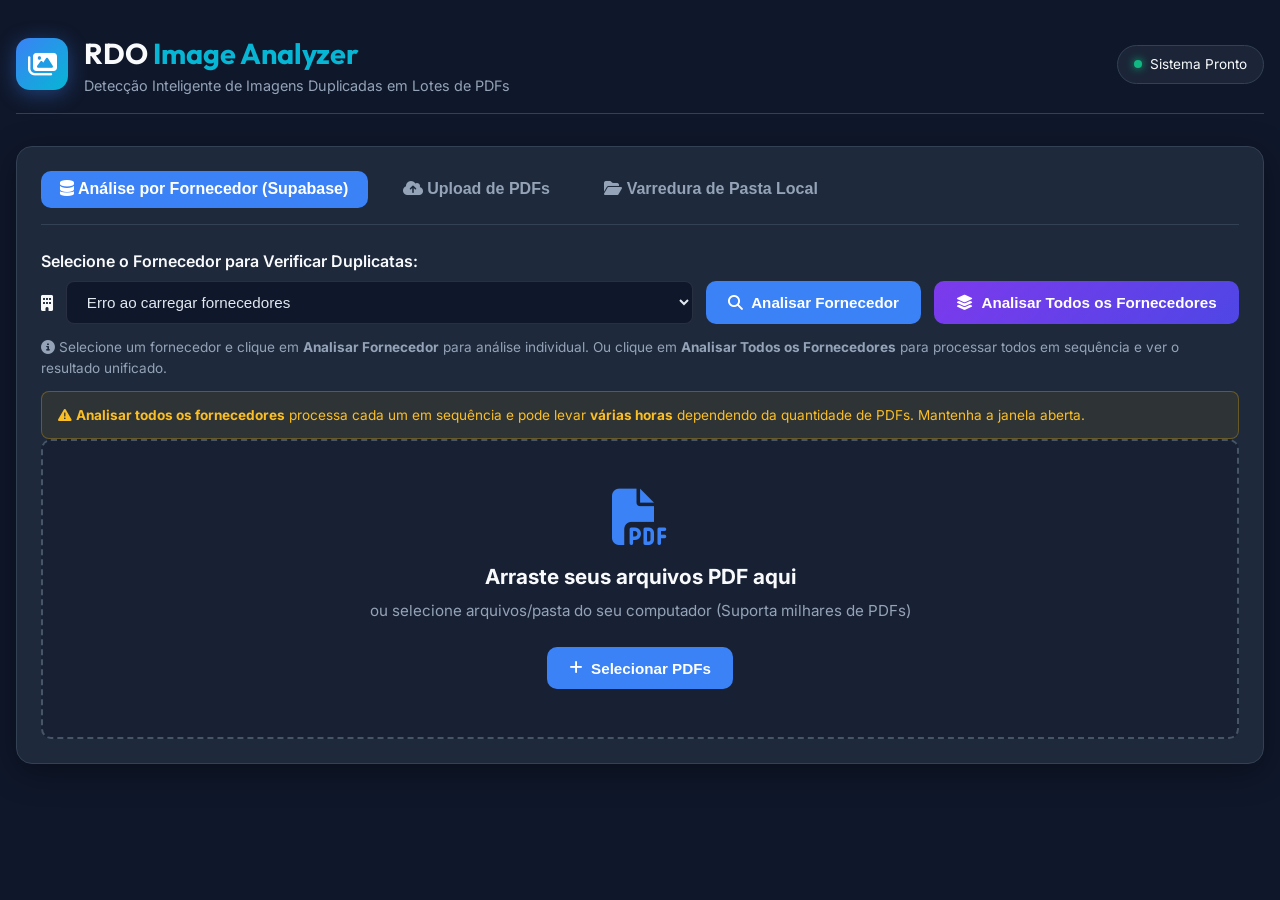
==== static/index.html @ 1bb8c5f8 "Deploy RDO Analyzer com suporte a Docker e Supabase" ====
<!DOCTYPE html>
<html lang="pt-BR">
<head>
    <meta charset="UTF-8">
    <meta name="viewport" content="width=device-width, initial-scale=1.0">
    <title>RDO Image Analyzer - Detecção de Imagens Duplicadas em PDFs</title>
    <link rel="preconnect" href="https://fonts.googleapis.com">
    <link rel="preconnect" href="https://fonts.gstatic.com" crossorigin>
    <link href="https://fonts.googleapis.com/css2?family=Inter:wght@300;400;500;600;700&family=Outfit:wght@500;600;700;800&display=swap" rel="stylesheet">
    <link rel="stylesheet" href="styles.css">
    <!-- FontAwesome icons -->
    <link rel="stylesheet" href="https://cdnjs.cloudflare.com/ajax/libs/font-awesome/6.4.0/css/all.min.css">
</head>
<body>
    <div class="app-container">
        <!-- Header -->
        <header class="header">
            <div class="logo-area">
                <div class="logo-icon">
                    <i class="fa-solid fa-images"></i>
                </div>
                <div>
                    <h1>RDO <span>Image Analyzer</span></h1>
                    <p class="subtitle">Detecção Inteligente de Imagens Duplicadas em Lotes de PDFs</p>
                </div>
            </div>
            <div class="status-badge" id="systemStatus">
                <span class="dot green"></span> Sistema Pronto
            </div>
        </header>

        <!-- Main Content -->
        <main class="main-content">
            <!-- Input Section -->
            <section class="card input-card">
                <div class="tabs-header">
                    <button class="tab-btn active" id="tabSupabaseBtn" onclick="switchTab('supabase')">
                        <i class="fa-solid fa-database"></i> Análise por Fornecedor (Supabase)
                    </button>
                    <button class="tab-btn" id="tabUploadBtn" onclick="switchTab('upload')">
                        <i class="fa-solid fa-cloud-arrow-up"></i> Upload de PDFs
                    </button>
                    <button class="tab-btn" id="tabScanBtn" onclick="switchTab('scan')">
                        <i class="fa-solid fa-folder-open"></i> Varredura de Pasta Local
                    </button>
                </div>

                <!-- Tab Supabase -->
                <div class="tab-content active" id="tabSupabase">
                    <div class="folder-scan-form">
                        <label for="supplierSelect">Selecione o Fornecedor para Verificar Duplicatas:</label>
                        <div class="input-group" style="flex-wrap: wrap; gap: 0.8rem;">
                            <i class="fa-solid fa-building input-icon"></i>
                            <select id="supplierSelect" style="flex:1; min-width:260px; background:#0f172a; color:#e2e8f0; border:1px solid rgba(255,255,255,0.1); border-radius:8px; padding: 0.7rem 1rem; font-size:0.95rem;">
                                <option value="">Carregando fornecedores...</option>
                            </select>
                            <button class="btn btn-primary" id="btnAnalyzeSupplier" onclick="startSupabaseSupplierScan()">
                                <i class="fa-solid fa-magnifying-glass"></i> Analisar Fornecedor
                            </button>
                            <button class="btn btn-success" id="btnAnalyzeAll" onclick="startAllSuppliersSequential()" style="background: linear-gradient(135deg, #7c3aed, #4f46e5); border-color: #7c3aed;">
                                <i class="fa-solid fa-layer-group"></i> Analisar Todos os Fornecedores
                            </button>
                        </div>
                        <p class="help-text">
                            <i class="fa-solid fa-circle-info"></i>
                            Selecione um fornecedor e clique em <strong>Analisar Fornecedor</strong> para análise individual.
                            Ou clique em <strong>Analisar Todos os Fornecedores</strong> para processar todos em sequência e ver o resultado unificado.
                        </p>
                        <div style="margin-top:0.8rem; padding: 0.8rem 1rem; background: rgba(234,179,8,0.08); border: 1px solid rgba(234,179,8,0.3); border-radius: 8px; font-size: 0.85rem; color: #fbbf24;">
                            <i class="fa-solid fa-triangle-exclamation"></i>
                            <strong>Analisar todos os fornecedores</strong> processa cada um em sequência e pode levar <strong>várias horas</strong> dependendo da quantidade de PDFs. Mantenha a janela aberta.
                        </div>
                    </div>
                </div>

                <!-- Tab Upload -->
                <div class="tab-content active" id="tabUpload">
                    <div class="dropzone" id="dropzone">
                        <i class="fa-solid fa-file-pdf drop-icon"></i>
                        <h3>Arraste seus arquivos PDF aqui</h3>
                        <p>ou selecione arquivos/pasta do seu computador (Suporta milhares de PDFs)</p>
                        <input type="file" id="fileInput" multiple accept=".pdf" style="display: none;">
                        <button class="btn btn-primary" onclick="document.getElementById('fileInput').click()">
                            <i class="fa-solid fa-plus"></i> Selecionar PDFs
                        </button>
                    </div>
                </div>

                <!-- Tab Scan Local Folder -->
                <div class="tab-content" id="tabScan">
                    <div class="folder-scan-form">
                        <label for="folderPathInput">Caminho da Pasta no Computador:</label>
                        <div class="input-group">
                            <i class="fa-solid fa-hard-drive input-icon"></i>
                            <input type="text" id="folderPathInput" placeholder="Exemplo: C:\Projetos AI\Sisop\Quest ou C:\MeusPDFs">
                            <button class="btn btn-primary" onclick="startFolderScan()">
                                <i class="fa-solid fa-magnifying-glass"></i> Iniciar Varredura Direta
                            </button>
                        </div>
                        <p class="help-text">
                            <i class="fa-solid fa-circle-info"></i> Processa diretamente os PDFs no disco sem precisar fazer upload via navegador.
                        </p>
                    </div>
                </div>
            </section>

            <!-- Progress Section (Hidden by default) -->
            <section class="card progress-card" id="progressCard" style="display: none;">
                <div class="progress-header">
                    <h3><i class="fa-solid fa-spinner fa-spin"></i> Processando Arquivos PDF...</h3>
                    <span class="progress-percentage" id="progressPct">0%</span>
                </div>
                
                <div class="progress-bar-bg">
                    <div class="progress-bar-fill" id="progressBarFill" style="width: 0%;"></div>
                </div>

                <div class="current-status-text" id="currentFileText">
                    Iniciando análise de arquivos...
                </div>

                <div class="stats-grid-mini">
                    <div class="mini-stat">
                        <span class="label">Arquivos Processados</span>
                        <span class="value" id="statFiles">0 / 0</span>
                    </div>
                    <div class="mini-stat">
                        <span class="label">Imagens Extraídas</span>
                        <span class="value" id="statImages">0</span>
                    </div>
                    <div class="mini-stat">
                        <span class="label">Tempo Decorrido</span>
                        <span class="value" id="statTime">0.0s</span>
                    </div>
                </div>
            </section>

            <!-- Results Section (Hidden until completed) -->
            <section class="results-section" id="resultsSection" style="display: none;">
                <!-- Summary Metrics -->
                <div class="metrics-grid">
                    <div class="metric-card">
                        <div class="metric-icon blue"><i class="fa-solid fa-file-pdf"></i></div>
                        <div>
                            <span class="metric-value" id="metricTotalPDFs">0</span>
                            <span class="metric-label">PDFs Analisados</span>
                        </div>
                    </div>
                    <div class="metric-card">
                        <div class="metric-icon red"><i class="fa-solid fa-triangle-exclamation"></i></div>
                        <div>
                            <span class="metric-value" id="metricAffectedFiles">0</span>
                            <span class="metric-label">PDFs Afetados</span>
                        </div>
                    </div>
                    <div class="metric-card">
                        <div class="metric-icon blue"><i class="fa-solid fa-photo-film"></i></div>
                        <div>
                            <span class="metric-value" id="metricTotalImages">0</span>
                            <span class="metric-label">Total de Imagens</span>
                        </div>
                    </div>
                    <div class="metric-card">
                        <div class="metric-icon green"><i class="fa-solid fa-copy"></i></div>
                        <div>
                            <span class="metric-value" id="metricDuplicatePairs">0</span>
                            <span class="metric-label">Pares Duplicados</span>
                        </div>
                    </div>
                    <div class="metric-card">
                        <div class="metric-icon purple"><i class="fa-solid fa-equals"></i></div>
                        <div>
                            <span class="metric-value" id="metricExactPairs">0</span>
                            <span class="metric-label">Duplicatas Exatas</span>
                        </div>
                    </div>
                    <div class="metric-card">
                        <div class="metric-icon orange"><i class="fa-solid fa-eye"></i></div>
                        <div>
                            <span class="metric-value" id="metricVisualPairs">0</span>
                            <span class="metric-label">Duplicatas Visuais</span>
                        </div>
                    </div>
                </div>

                <!-- Banner do Fornecedor Analisado -->
                <div class="card supplier-group-card" id="supplierGroupSection" style="display: none;">
                    <div class="supplier-header" style="display:flex; justify-content:space-between; align-items:center; flex-wrap:wrap; gap:1rem;">
                        <div>
                            <h3 style="margin:0;"><i class="fa-solid fa-building text-warning"></i> Análise Concluída: <span id="supplierAnalyzedName" style="color:var(--accent);">—</span></h3>
                            <p class="subtitle" style="margin:0.3rem 0 0;">
                                <span id="supplierSummaryText">Resultados abaixo na tabela.</span>
                            </p>
                        </div>
                        <button class="btn btn-success" onclick="downloadExcelReport()" style="white-space:nowrap;">
                            <i class="fa-solid fa-file-excel"></i> Baixar Relatório Excel
                        </button>
                    </div>
                </div>

                <!-- Lista de INEPs Afetados -->
                <div class="card affected-files-card" id="affectedFilesCard" style="display: none;">
                    <div class="affected-header">
                        <h3><i class="fa-solid fa-triangle-exclamation text-warning"></i> INEPs com Duplicatas (<span id="affectedCountBadge">0</span>)</h3>
                        <p class="subtitle">Lista dos INEPs onde foram encontradas imagens repetidas:</p>
                    </div>
                    <div class="affected-files-list" id="affectedFilesList">
                        <!-- Preenchido dinamicamente via JS -->
                    </div>
                </div>

                <!-- Controls & Export -->
                <div class="card table-card">
                    <div class="table-header-controls">
                        <div>
                            <h2><i class="fa-solid fa-list-check"></i> Relatório de Imagens Duplicadas</h2>
                            <p class="subtitle">Abaixo estão listadas as imagens idênticas ou semelhantes encontradas em arquivos diferentes.</p>
                        </div>
                        <div class="actions-area">
                            <button class="btn btn-success" onclick="downloadExcelReport()">
                                <i class="fa-solid fa-file-excel"></i> Baixar Relatório em Excel (.xlsx)
                            </button>
                        </div>
                    </div>

                    <!-- Search & Filter bar -->
                    <div class="filter-bar">
                        <div class="search-box">
                            <i class="fa-solid fa-magnifying-glass"></i>
                            <input type="text" id="searchInput" placeholder="Filtrar por nome do PDF..." oninput="filterResults()">
                        </div>
                        <div class="filter-group">
                            <label>Tipo:</label>
                            <select id="typeFilter" onchange="filterResults()">
                                <option value="all">Todos os Tipos</option>
                                <option value="exact">Exatas (100%)</option>
                                <option value="visual">Visuais (< 100%)</option>
                            </select>
                        </div>
                        <div class="filter-group">
                            <label>Min. Similaridade:</label>
                            <input type="range" id="simSlider" min="0" max="100" value="0" oninput="updateSimLabel(this.value); filterResults();">
                            <span id="simLabel" class="badge">0%</span>
                        </div>
                    </div>

                    <!-- Table -->
                    <div class="table-responsive">
                        <table class="data-table" id="resultsTable">
                            <thead>
                                <tr>
                                    <th>Escola A (INEP)</th>
                                    <th>Imagem A</th>
                                    <th>Similaridade</th>
                                    <th>Escola B (INEP)</th>
                                    <th>Imagem B</th>
                                    <th>Ações</th>
                                </tr>
                            </thead>
                            <tbody id="tableBody">
                                <!-- Preenchido dinamicamente via JS -->
                            </tbody>
                        </table>
                    </div>
                </div>
            </section>
        </main>
    </div>

    <!-- Comparison Modal -->
    <div class="modal-backdrop" id="compareModal" style="display: none;">
        <div class="modal-card">
            <div class="modal-header">
                <h3><i class="fa-solid fa-code-compare"></i> Comparação Lado a Lado de Imagens</h3>
                <button class="modal-close" onclick="closeModal()">&times;</button>
            </div>
            <div class="modal-body">
                <div class="comparison-grid">
                    <!-- Image A -->
                    <div class="compare-item">
                        <div class="compare-tag blue">Imagem Original (Arquivo A)</div>
                        <div class="img-container">
                            <img id="modalImgA" src="" alt="Imagem A">
                        </div>
                        <div class="compare-details">
                            <p><strong>PDF:</strong> <span id="modalFileA"></span></p>
                            <p><strong>Página:</strong> <span id="modalPageA"></span></p>
                            <p><strong>Dimensões:</strong> <span id="modalDimA"></span></p>
                        </div>
                    </div>

                    <!-- Center Badge -->
                    <div class="compare-center">
                        <div class="sim-circle" id="modalSimBadge">100%</div>
                        <span class="sim-text" id="modalSimText">Duplicata Exata</span>
                    </div>

                    <!-- Image B -->
                    <div class="compare-item">
                        <div class="compare-tag orange">Imagem Duplicada (Arquivo B)</div>
                        <div class="img-container">
                            <img id="modalImgB" src="" alt="Imagem B">
                        </div>
                        <div class="compare-details">
                            <p><strong>PDF:</strong> <span id="modalFileB"></span></p>
                            <p><strong>Página:</strong> <span id="modalPageB"></span></p>
                            <p><strong>Dimensões:</strong> <span id="modalDimB"></span></p>
                        </div>
                    </div>
                </div>
            </div>
        </div>
    </div>

    <script src="app.js"></script>
</body>
</html>
---- static/styles.css ----
:root {
    --bg-dark: #0f172a;
    --bg-card: #1e293b;
    --bg-card-hover: #334155;
    --border-color: #334155;
    --primary: #3b82f6;
    --primary-hover: #2563eb;
    --accent: #06b6d4;
    --text-main: #f8fafc;
    --text-muted: #94a3b8;
    --success: #10b981;
    --warning: #f59e0b;
    --danger: #ef4444;
    --radius-lg: 16px;
    --radius-md: 10px;
    --radius-sm: 6px;
    --shadow-glow: 0 8px 32px 0 rgba(0, 0, 0, 0.37);
}

* {
    box-sizing: border-box;
    margin: 0;
    padding: 0;
}

body {
    font-family: 'Inter', sans-serif;
    background-color: var(--bg-dark);
    color: var(--text-main);
    min-height: 100vh;
    padding: 2rem 1rem;
    line-height: 1.5;
}

.app-container {
    max-width: 1300px;
    margin: 0 auto;
}

/* Header */
.header {
    display: flex;
    justify-content: space-between;
    align-items: center;
    margin-bottom: 2rem;
    padding-bottom: 1rem;
    border-bottom: 1px solid var(--border-color);
}

.logo-area {
    display: flex;
    align-items: center;
    gap: 1rem;
}

.logo-icon {
    width: 52px;
    height: 52px;
    background: linear-gradient(135deg, var(--primary), var(--accent));
    border-radius: 14px;
    display: flex;
    align-items: center;
    justify-content: center;
    font-size: 1.6rem;
    color: #fff;
    box-shadow: 0 4px 20px rgba(59, 130, 246, 0.4);
}

.logo-area h1 {
    font-family: 'Outfit', sans-serif;
    font-size: 1.8rem;
    font-weight: 700;
}

.logo-area h1 span {
    color: var(--accent);
}

.subtitle {
    color: var(--text-muted);
    font-size: 0.9rem;
}

.status-badge {
    background: rgba(30, 41, 59, 0.8);
    border: 1px solid var(--border-color);
    padding: 0.5rem 1rem;
    border-radius: 20px;
    font-size: 0.85rem;
    display: flex;
    align-items: center;
    gap: 0.5rem;
}

.dot {
    width: 8px;
    height: 8px;
    border-radius: 50%;
}
.dot.green { background-color: var(--success); box-shadow: 0 0 8px var(--success); }
.dot.yellow { background-color: var(--warning); box-shadow: 0 0 8px var(--warning); }

/* Cards */
.card {
    background: var(--bg-card);
    border: 1px solid var(--border-color);
    border-radius: var(--radius-lg);
    padding: 1.5rem;
    margin-bottom: 2rem;
    box-shadow: var(--shadow-glow);
}

/* Tabs */
.tabs-header {
    display: flex;
    gap: 1rem;
    border-bottom: 1px solid var(--border-color);
    padding-bottom: 1rem;
    margin-bottom: 1.5rem;
}

.tab-btn {
    background: transparent;
    border: none;
    color: var(--text-muted);
    font-size: 1rem;
    font-weight: 600;
    padding: 0.6rem 1.2rem;
    border-radius: var(--radius-md);
    cursor: pointer;
    transition: all 0.2s ease;
}

.tab-btn:hover {
    color: var(--text-main);
    background: rgba(255, 255, 255, 0.05);
}

.tab-btn.active {
    color: #fff;
    background: var(--primary);
}

.tab-content {
    display: none;
}
.tab-content.active {
    display: block;
}

/* Dropzone */
.dropzone {
    border: 2px dashed #475569;
    border-radius: var(--radius-md);
    padding: 3rem 2rem;
    text-align: center;
    background: rgba(15, 23, 42, 0.4);
    transition: all 0.3s ease;
}

.dropzone:hover, .dropzone.dragover {
    border-color: var(--primary);
    background: rgba(59, 130, 246, 0.08);
}

.drop-icon {
    font-size: 3.5rem;
    color: var(--primary);
    margin-bottom: 1rem;
}

.dropzone h3 {
    font-size: 1.3rem;
    margin-bottom: 0.5rem;
}

.dropzone p {
    color: var(--text-muted);
    margin-bottom: 1.5rem;
    font-size: 0.95rem;
}

/* Folder Scan Form */
.folder-scan-form label {
    display: block;
    font-weight: 600;
    margin-bottom: 0.5rem;
}

.input-group {
    display: flex;
    gap: 0.8rem;
    align-items: center;
}

.input-group input {
    flex: 1;
    background: #0f172a;
    border: 1px solid var(--border-color);
    color: #fff;
    padding: 0.8rem 1rem;
    border-radius: var(--radius-md);
    font-size: 1rem;
}

.input-group input:focus {
    outline: none;
    border-color: var(--primary);
}

.help-text {
    color: var(--text-muted);
    font-size: 0.85rem;
    margin-top: 0.8rem;
}

/* Buttons */
.btn {
    padding: 0.8rem 1.4rem;
    border-radius: var(--radius-md);
    font-weight: 600;
    font-size: 0.95rem;
    border: none;
    cursor: pointer;
    display: inline-flex;
    align-items: center;
    gap: 0.5rem;
    transition: all 0.2s ease;
}

.btn-primary {
    background: var(--primary);
    color: #fff;
}
.btn-primary:hover {
    background: var(--primary-hover);
    transform: translateY(-1px);
}

.btn-success {
    background: var(--success);
    color: #fff;
}
.btn-success:hover {
    background: #059669;
}

/* Progress Section */
.progress-card {
    background: linear-gradient(135deg, #1e293b, #0f172a);
    border-color: var(--primary);
}

.progress-header {
    display: flex;
    justify-content: space-between;
    align-items: center;
    margin-bottom: 1rem;
}

.progress-percentage {
    font-size: 1.5rem;
    font-weight: 700;
    color: var(--accent);
}

.progress-bar-bg {
    height: 12px;
    background: #334155;
    border-radius: 6px;
    overflow: hidden;
    margin-bottom: 1rem;
}

.progress-bar-fill {
    height: 100%;
    background: linear-gradient(90deg, var(--primary), var(--accent));
    transition: width 0.3s ease;
}

.current-status-text {
    color: var(--text-muted);
    font-size: 0.9rem;
    margin-bottom: 1.5rem;
    font-style: italic;
}

.stats-grid-mini {
    display: grid;
    grid-template-columns: repeat(auto-fit, minmax(180px, 1fr));
    gap: 1rem;
}

.mini-stat {
    background: rgba(255, 255, 255, 0.03);
    padding: 0.8rem 1rem;
    border-radius: var(--radius-sm);
    border: 1px solid var(--border-color);
}

.mini-stat .label {
    display: block;
    font-size: 0.75rem;
    color: var(--text-muted);
    text-transform: uppercase;
}

.mini-stat .value {
    font-size: 1.1rem;
    font-weight: 700;
    color: var(--text-main);
}

/* Metrics Grid */
.metrics-grid {
    display: grid;
    grid-template-columns: repeat(auto-fit, minmax(220px, 1fr));
    gap: 1.2rem;
    margin-bottom: 2rem;
}

.metric-card {
    background: var(--bg-card);
    border: 1px solid var(--border-color);
    border-radius: var(--radius-lg);
    padding: 1.2rem;
    display: flex;
    align-items: center;
    gap: 1rem;
}

.metric-icon {
    width: 48px;
    height: 48px;
    border-radius: 12px;
    display: flex;
    align-items: center;
    justify-content: center;
    font-size: 1.3rem;
}

.metric-icon.blue { background: rgba(59, 130, 246, 0.15); color: var(--primary); }
.metric-icon.green { background: rgba(16, 185, 129, 0.15); color: var(--success); }
.metric-icon.purple { background: rgba(168, 85, 247, 0.15); color: #a855f7; }
.metric-icon.orange { background: rgba(245, 158, 11, 0.15); color: var(--warning); }
.metric-icon.red { background: rgba(239, 68, 68, 0.15); color: var(--danger); }

.metric-value {
    display: block;
    font-size: 1.6rem;
    font-weight: 800;
    font-family: 'Outfit', sans-serif;
}

.metric-label {
    font-size: 0.8rem;
    color: var(--text-muted);
}

/* Table Controls & Filter */
.table-header-controls {
    display: flex;
    justify-content: space-between;
    align-items: flex-start;
    margin-bottom: 1.5rem;
}

.filter-bar {
    display: flex;
    flex-wrap: wrap;
    gap: 1rem;
    align-items: center;
    background: #0f172a;
    padding: 1rem;
    border-radius: var(--radius-md);
    margin-bottom: 1.5rem;
}

.search-box {
    flex: 1;
    min-width: 250px;
    position: relative;
}

.search-box i {
    position: absolute;
    left: 1rem;
    top: 50%;
    transform: translateY(-50%);
    color: var(--text-muted);
}

.search-box input {
    width: 100%;
    background: var(--bg-card);
    border: 1px solid var(--border-color);
    color: #fff;
    padding: 0.6rem 1rem 0.6rem 2.5rem;
    border-radius: var(--radius-md);
}

.filter-group {
    display: flex;
    align-items: center;
    gap: 0.5rem;
    font-size: 0.9rem;
}

.filter-group select {
    background: var(--bg-card);
    border: 1px solid var(--border-color);
    color: #fff;
    padding: 0.6rem 1rem;
    border-radius: var(--radius-md);
}

/* Table */
.table-responsive {
    overflow-x: auto;
}

.data-table {
    width: 100%;
    border-collapse: collapse;
    text-align: left;
}

.data-table th {
    background: #0f172a;
    color: var(--text-muted);
    padding: 1rem;
    font-size: 0.85rem;
    text-transform: uppercase;
    border-bottom: 2px solid var(--border-color);
}

.data-table td {
    padding: 1rem;
    border-bottom: 1px solid var(--border-color);
    font-size: 0.9rem;
    vertical-align: middle;
}

.data-table tr:hover {
    background: rgba(255, 255, 255, 0.02);
}

.thumb-preview {
    width: 70px;
    height: 70px;
    object-fit: cover;
    border-radius: 8px;
    border: 1px solid var(--border-color);
    box-shadow: 0 2px 8px rgba(0,0,0,0.4);
}

.badge {
    padding: 0.3rem 0.6rem;
    border-radius: 6px;
    font-size: 0.8rem;
    font-weight: 600;
}
.badge-green { background: rgba(16, 185, 129, 0.2); color: var(--success); }
.badge-orange { background: rgba(245, 158, 11, 0.2); color: var(--warning); }

/* Modal */
.modal-backdrop {
    position: fixed;
    top: 0; left: 0; right: 0; bottom: 0;
    background: rgba(0, 0, 0, 0.8);
    backdrop-filter: blur(5px);
    display: flex;
    align-items: center;
    justify-content: center;
    z-index: 1000;
}

.modal-card {
    background: var(--bg-card);
    border: 1px solid var(--border-color);
    border-radius: var(--radius-lg);
    width: 90%;
    max-width: 1000px;
    max-height: 90vh;
    overflow-y: auto;
    box-shadow: var(--shadow-glow);
}

.modal-header {
    display: flex;
    justify-content: space-between;
    align-items: center;
    padding: 1.2rem 1.5rem;
    border-bottom: 1px solid var(--border-color);
}

.modal-close {
    background: transparent;
    border: none;
    color: var(--text-muted);
    font-size: 1.8rem;
    cursor: pointer;
}

.modal-body {
    padding: 1.5rem;
}

.comparison-grid {
    display: grid;
    grid-template-columns: 1fr 120px 1fr;
    gap: 1.5rem;
    align-items: center;
}

@media (max-width: 768px) {
    .comparison-grid {
        grid-template-columns: 1fr;
    }
}

.compare-item {
    background: #0f172a;
    border: 1px solid var(--border-color);
    border-radius: var(--radius-md);
    padding: 1rem;
}

.compare-tag {
    font-size: 0.8rem;
    font-weight: 700;
    padding: 0.3rem 0.6rem;
    border-radius: 4px;
    margin-bottom: 0.8rem;
    display: inline-block;
}
.compare-tag.blue { background: rgba(59, 130, 246, 0.2); color: var(--primary); }
.compare-tag.orange { background: rgba(245, 158, 11, 0.2); color: var(--warning); }

.img-container {
    width: 100%;
    height: 300px;
    display: flex;
    align-items: center;
    justify-content: center;
    background: #050b14;
    border-radius: 8px;
    overflow: hidden;
    margin-bottom: 1rem;
}

.img-container img {
    max-width: 100%;
    max-height: 100%;
    object-fit: contain;
}

.compare-details p {
    font-size: 0.85rem;
    margin-bottom: 0.3rem;
}

.compare-center {
    text-align: center;
}

.sim-circle {
    width: 80px;
    height: 80px;
    border-radius: 50%;
    background: linear-gradient(135deg, var(--primary), var(--accent));
    display: flex;
    align-items: center;
    justify-content: center;
    font-weight: 800;
    font-size: 1.3rem;
    margin: 0 auto 0.5rem;
    box-shadow: 0 0 20px rgba(6, 182, 212, 0.4);
}

.text-warning {
    color: var(--warning);
}

.affected-files-card {
    border-color: rgba(245, 158, 11, 0.4);
    background: linear-gradient(135deg, rgba(30, 41, 59, 0.9), rgba(15, 23, 42, 0.9));
}

.affected-header {
    margin-bottom: 1rem;
}

.affected-files-list {
    display: grid;
    grid-template-columns: repeat(auto-fill, minmax(320px, 1fr));
    gap: 0.8rem;
    max-height: 250px;
    overflow-y: auto;
    padding-right: 0.5rem;
}

.affected-file-item {
    background: #0f172a;
    border: 1px solid var(--border-color);
    padding: 0.7rem 1rem;
    border-radius: var(--radius-sm);
    display: flex;
    justify-content: space-between;
    align-items: center;
    gap: 0.8rem;
    transition: all 0.2s ease;
}

.affected-file-item:hover {
    border-color: var(--warning);
    background: rgba(245, 158, 11, 0.05);
}

.affected-file-name {
    font-size: 0.88rem;
    font-weight: 600;
    white-space: nowrap;
    overflow: hidden;
    text-overflow: ellipsis;
}

.supplier-group-card {
    border-color: rgba(59, 130, 246, 0.4);
    background: linear-gradient(135deg, rgba(30, 41, 59, 0.95), rgba(15, 23, 42, 0.95));
}

.supplier-cards-grid {
    display: grid;
    grid-template-columns: repeat(auto-fill, minmax(300px, 1fr));
    gap: 1.2rem;
    margin-top: 1rem;
    max-height: 400px;
    overflow-y: auto;
    padding-right: 0.5rem;
}

.supplier-item-card {
    background: #0f172a;
    border: 1px solid var(--border-color);
    border-radius: var(--radius-md);
    padding: 1.2rem;
    display: flex;
    flex-direction: column;
    justify-content: space-between;
    gap: 0.8rem;
    transition: all 0.2s ease;
}

.supplier-item-card:hover {
    border-color: var(--primary);
    transform: translateY(-2px);
    box-shadow: 0 4px 16px rgba(59, 130, 246, 0.2);
}

.supplier-title {
    font-size: 1rem;
    font-weight: 700;
    color: var(--text-main);
    display: flex;
    align-items: center;
    gap: 0.5rem;
}

.supplier-stats {
    display: flex;
    justify-content: space-between;
    font-size: 0.85rem;
    color: var(--text-muted);
    background: rgba(255,255,255,0.03);
    padding: 0.5rem 0.8rem;
    border-radius: 6px;
}

.supplier-stats strong {
    color: var(--accent);
}
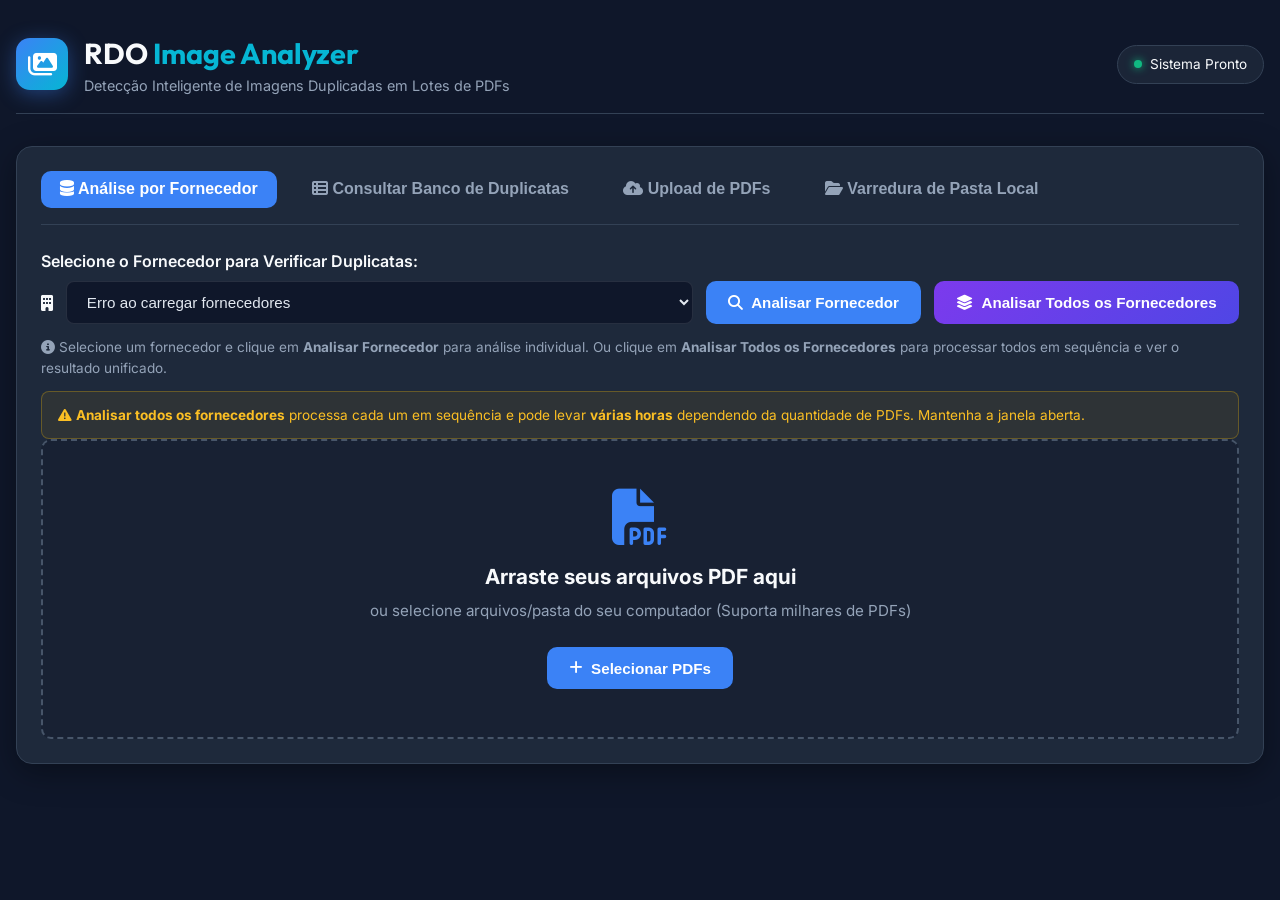
==== commit d76b8cb2: "Adicionar aba Consultar Banco de Duplicatas com busca por fornecedor e exibição direta do Supabase" ====
--- a/static/index.html
+++ b/static/index.html
@@ -35,7 +35,10 @@
             <section class="card input-card">
                 <div class="tabs-header">
                     <button class="tab-btn active" id="tabSupabaseBtn" onclick="switchTab('supabase')">
-                        <i class="fa-solid fa-database"></i> Análise por Fornecedor (Supabase)
+                        <i class="fa-solid fa-database"></i> Análise por Fornecedor
+                    </button>
+                    <button class="tab-btn" id="tabDbConsultBtn" onclick="switchTab('dbconsult')">
+                        <i class="fa-solid fa-table-list"></i> Consultar Banco de Duplicatas
                     </button>
                     <button class="tab-btn" id="tabUploadBtn" onclick="switchTab('upload')">
                         <i class="fa-solid fa-cloud-arrow-up"></i> Upload de PDFs
@@ -73,6 +76,25 @@
                     </div>
                 </div>
 
+                <!-- Tab Consultar Banco -->
+                <div class="tab-content" id="tabDbConsult">
+                    <div class="folder-scan-form">
+                        <label for="dbSupplierSelect">Filtrar Duplicatas Gravadas por Fornecedor:</label>
+                        <div class="input-group" style="flex-wrap: wrap; gap: 0.8rem;">
+                            <i class="fa-solid fa-filter input-icon"></i>
+                            <select id="dbSupplierSelect" style="flex:1; min-width:260px; background:#0f172a; color:#e2e8f0; border:1px solid rgba(255,255,255,0.1); border-radius:8px; padding: 0.7rem 1rem; font-size:0.95rem;" onchange="loadDbDuplicates(1)">
+                                <option value="">-- Todos os Fornecedores --</option>
+                            </select>
+                            <button class="btn btn-primary" onclick="loadDbDuplicates(1)">
+                                <i class="fa-solid fa-magnifying-glass"></i> Consultar Banco Supabase
+                            </button>
+                        </div>
+                        <p class="help-text">
+                            <i class="fa-solid fa-database"></i> Exibe instantaneamente todas as ocorrências com INEP, UF, Fornecedor e Fotos gravadas no banco de dados.
+                        </p>
+                    </div>
+                </div>
+
                 <!-- Tab Upload -->
                 <div class="tab-content active" id="tabUpload">
                     <div class="dropzone" id="dropzone">
@@ -121,7 +143,7 @@
 
                 <div class="stats-grid-mini">
                     <div class="mini-stat">
-                        <span class="label">Arquivos Processados</span>
+                        <span class="label" id="statFilesLabel">Progresso</span>
                         <span class="value" id="statFiles">0 / 0</span>
                     </div>
                     <div class="mini-stat">
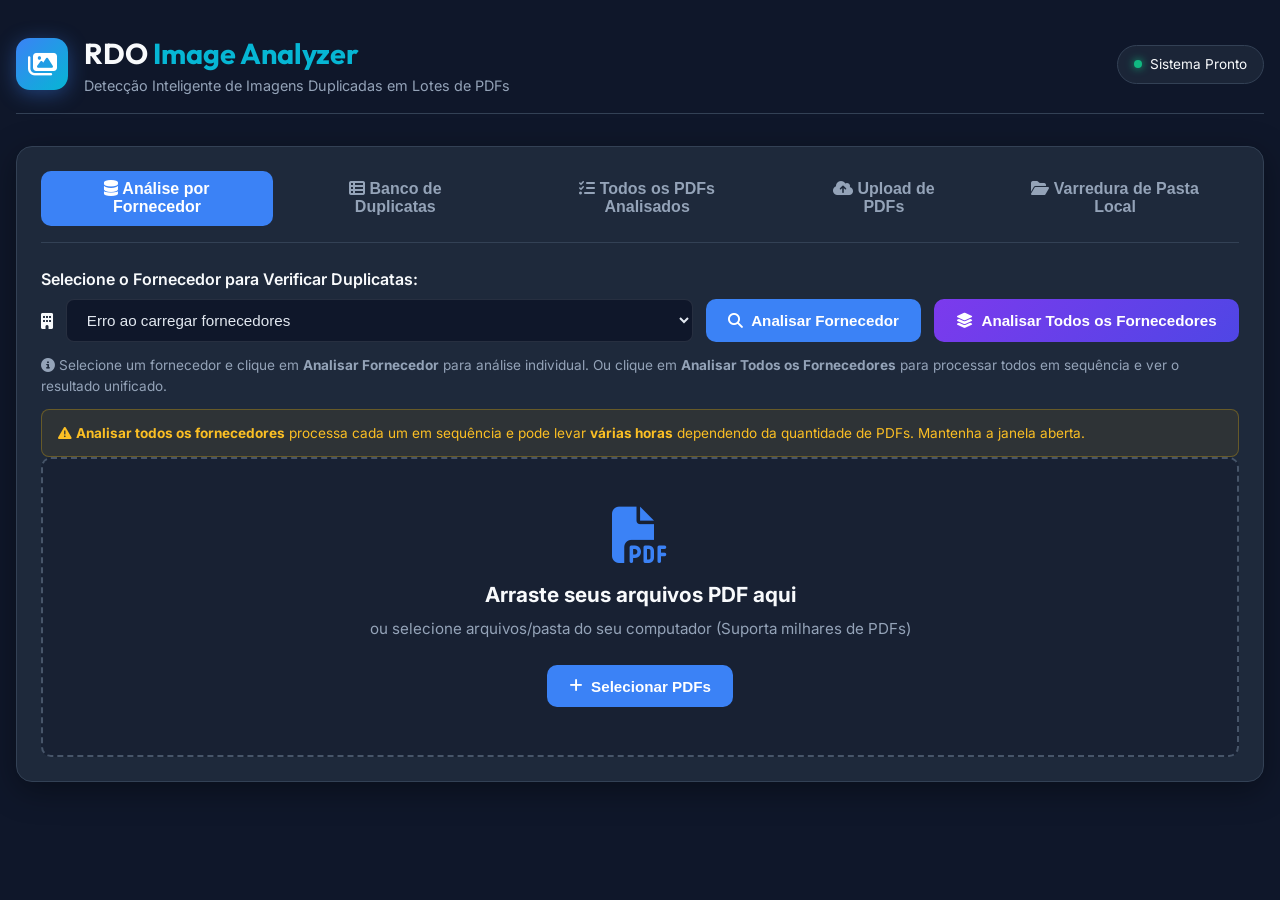
==== commit f53e0322: "Implementar armazenamento auditavel de duas tabelas no Supabase (rdo_analisados e duplicatas_rdo) co" ====
--- a/static/index.html
+++ b/static/index.html
@@ -38,7 +38,10 @@
                         <i class="fa-solid fa-database"></i> Análise por Fornecedor
                     </button>
                     <button class="tab-btn" id="tabDbConsultBtn" onclick="switchTab('dbconsult')">
-                        <i class="fa-solid fa-table-list"></i> Consultar Banco de Duplicatas
+                        <i class="fa-solid fa-table-list"></i> Banco de Duplicatas
+                    </button>
+                    <button class="tab-btn" id="tabAllAnalisadosBtn" onclick="switchTab('allanalisados')">
+                        <i class="fa-solid fa-list-check"></i> Todos os PDFs Analisados
                     </button>
                     <button class="tab-btn" id="tabUploadBtn" onclick="switchTab('upload')">
                         <i class="fa-solid fa-cloud-arrow-up"></i> Upload de PDFs
@@ -91,6 +94,30 @@
                         </div>
                         <p class="help-text">
                             <i class="fa-solid fa-database"></i> Exibe instantaneamente todas as ocorrências com INEP, UF, Fornecedor e Fotos gravadas no banco de dados.
+                        </p>
+                    </div>
+                </div>
+
+                <!-- Tab Todos os PDFs Analisados -->
+                <div class="tab-content" id="tabAllAnalisados">
+                    <div class="folder-scan-form">
+                        <label>Filtrar Todos os PDFs Registrados na Base:</label>
+                        <div class="input-group" style="flex-wrap: wrap; gap: 0.8rem;">
+                            <i class="fa-solid fa-filter input-icon"></i>
+                            <select id="analisadosSupplierSelect" style="flex:1; min-width:220px; background:#0f172a; color:#e2e8f0; border:1px solid rgba(255,255,255,0.1); border-radius:8px; padding: 0.7rem 1rem; font-size:0.95rem;" onchange="loadAllAnalisados(1)">
+                                <option value="">-- Todos os Fornecedores --</option>
+                            </select>
+                            <select id="analisadosDupSelect" style="width:200px; background:#0f172a; color:#e2e8f0; border:1px solid rgba(255,255,255,0.1); border-radius:8px; padding: 0.7rem 1rem; font-size:0.95rem;" onchange="loadAllAnalisados(1)">
+                                <option value="">-- Status de Duplicata --</option>
+                                <option value="true">⚠️ Com Duplicata (Sim)</option>
+                                <option value="false">✅ Sem Duplicata (Não)</option>
+                            </select>
+                            <button class="btn btn-primary" onclick="loadAllAnalisados(1)">
+                                <i class="fa-solid fa-magnifying-glass"></i> Filtrar Analisados
+                            </button>
+                        </div>
+                        <p class="help-text">
+                            <i class="fa-solid fa-circle-check"></i> Exibe a lista completa de todos os PDFs auditados no Supabase (tabela <strong>rdo_analisados</strong>) com o indicador de duplicata.
                         </p>
                     </div>
                 </div>
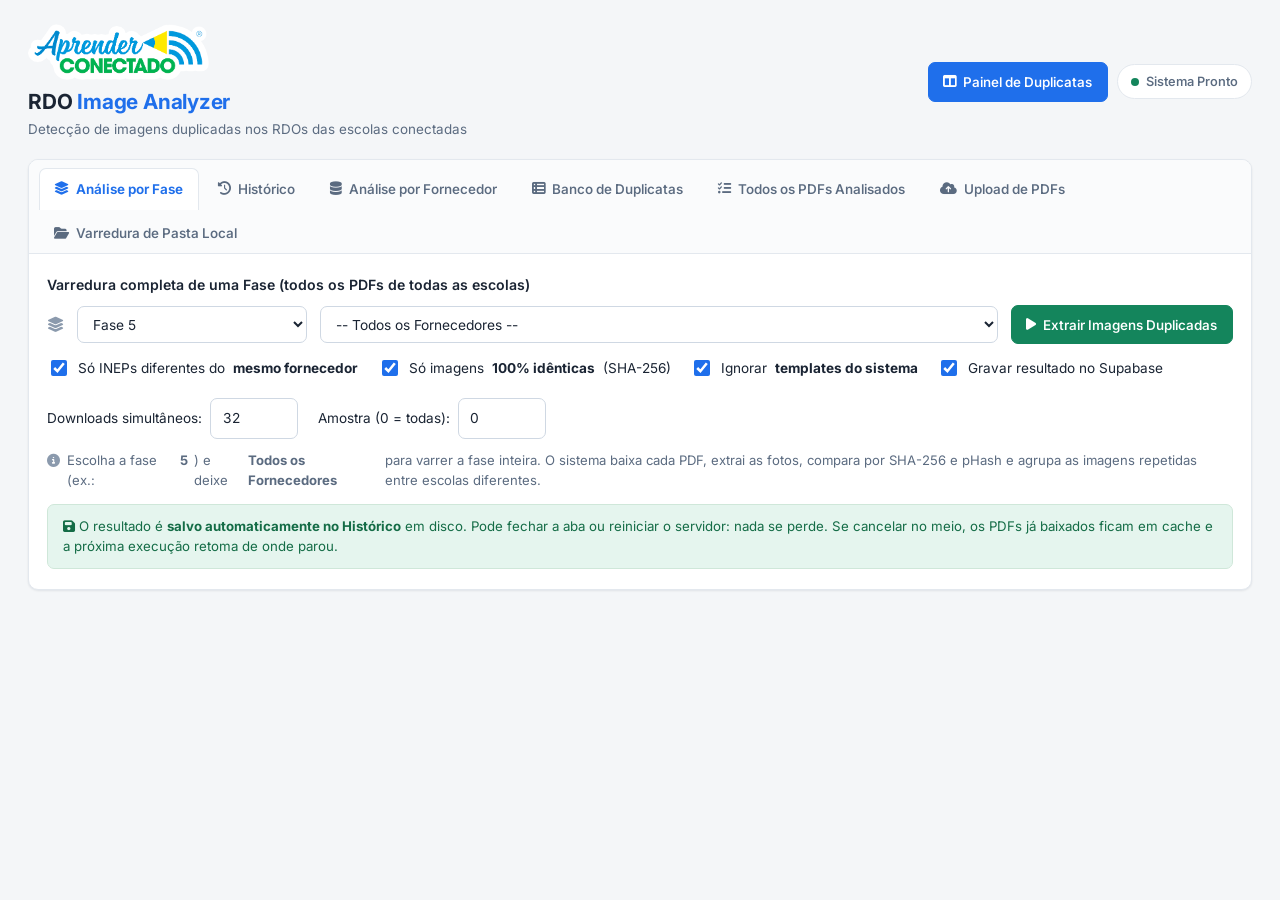
==== commit b82f1300: "Painel de duplicatas, analise por fase e credenciais fora do codigo Motor de analise por fase (anali" ====
--- a/static/index.html
+++ b/static/index.html
@@ -16,16 +16,19 @@
         <!-- Header -->
         <header class="header">
             <div class="logo-area">
-                <div class="logo-icon">
-                    <i class="fa-solid fa-images"></i>
-                </div>
-                <div>
-                    <h1>RDO <span>Image Analyzer</span></h1>
-                    <p class="subtitle">Detecção Inteligente de Imagens Duplicadas em Lotes de PDFs</p>
-                </div>
+                <div class="marca">
+                    <img src="logo-aprender-conectado.png" alt="Aprender Conectado">
+                </div>
+                <h1>RDO <span>Image Analyzer</span></h1>
+                <p class="subtitle">Detecção de imagens duplicadas nos RDOs das escolas conectadas</p>
             </div>
-            <div class="status-badge" id="systemStatus">
-                <span class="dot green"></span> Sistema Pronto
+            <div class="actions-area">
+                <a href="/duplicatas" class="btn btn-primary">
+                    <i class="fa-solid fa-table-columns"></i> Painel de Duplicatas
+                </a>
+                <div class="status-badge" id="systemStatus">
+                    <span class="dot green"></span> Sistema Pronto
+                </div>
             </div>
         </header>
 
@@ -34,7 +37,13 @@
             <!-- Input Section -->
             <section class="card input-card">
                 <div class="tabs-header">
-                    <button class="tab-btn active" id="tabSupabaseBtn" onclick="switchTab('supabase')">
+                    <button class="tab-btn active" id="tabFaseBtn" onclick="switchTab('fase')">
+                        <i class="fa-solid fa-layer-group"></i> Análise por Fase
+                    </button>
+                    <button class="tab-btn" id="tabHistoricoBtn" onclick="switchTab('historico')">
+                        <i class="fa-solid fa-clock-rotate-left"></i> Histórico
+                    </button>
+                    <button class="tab-btn" id="tabSupabaseBtn" onclick="switchTab('supabase')">
                         <i class="fa-solid fa-database"></i> Análise por Fornecedor
                     </button>
                     <button class="tab-btn" id="tabDbConsultBtn" onclick="switchTab('dbconsult')">
@@ -51,19 +60,96 @@
                     </button>
                 </div>
 
+                <!-- Tab Análise por Fase -->
+                <div class="tab-content active" id="tabFase">
+                    <div class="folder-scan-form">
+                        <label>Varredura completa de uma Fase (todos os PDFs de todas as escolas)</label>
+                        <div class="input-group" style="flex-wrap: wrap; gap: 0.8rem;">
+                            <i class="fa-solid fa-layer-group input-icon"></i>
+                            <select id="faseSelect" class="sel">
+                                <option value="">Carregando fases...</option>
+                            </select>
+                            <select id="faseSupplierSelect" class="sel-lg">
+                                <option value="">-- Todos os Fornecedores --</option>
+                            </select>
+                            <button class="btn btn-success" id="btnAnalyzeFase" onclick="startFaseScan()">
+                                <i class="fa-solid fa-play"></i> Extrair Imagens Duplicadas
+                            </button>
+                            <button class="btn btn-danger" id="btnCancelFase" onclick="cancelFaseScan()" style="display:none;">
+                                <i class="fa-solid fa-stop"></i> Cancelar
+                            </button>
+                        </div>
+
+                        <div class="input-group" style="flex-wrap:wrap; gap:1.2rem; margin-top:0.8rem; align-items:center;">
+                            <label style="display:flex; align-items:center; gap:0.5rem; font-size:0.85rem; margin:0; cursor:pointer;">
+                                <input type="checkbox" id="faseMesmoFornecedor" checked style="width:16px; height:16px; cursor:pointer;">
+                                Só INEPs diferentes do <strong>mesmo fornecedor</strong>
+                            </label>
+                            <label style="display:flex; align-items:center; gap:0.5rem; font-size:0.85rem; margin:0; cursor:pointer;"
+                                   title="Sem isso, o pHash encadeia imagens diferentes que apenas se parecem (ex.: 1.206 heatmaps distintos do UniFi viram um grupo de 754 escolas).">
+                                <input type="checkbox" id="faseSomenteIdenticas" checked style="width:16px; height:16px; cursor:pointer;">
+                                Só imagens <strong>100% idênticas</strong> (SHA-256)
+                            </label>
+                            <label style="display:flex; align-items:center; gap:0.5rem; font-size:0.85rem; margin:0; cursor:pointer;"
+                                   title="Descarta imagens que aparecem em escolas de fornecedores diferentes — logo da EACE, página Aviso de desativação etc.">
+                                <input type="checkbox" id="faseIgnorarTemplates" checked style="width:16px; height:16px; cursor:pointer;">
+                                Ignorar <strong>templates do sistema</strong>
+                            </label>
+                            <label style="display:flex; align-items:center; gap:0.5rem; font-size:0.85rem; margin:0; cursor:pointer;">
+                                <input type="checkbox" id="faseGravarSupabase" checked style="width:16px; height:16px; cursor:pointer;">
+                                Gravar resultado no Supabase
+                            </label>
+                            <label style="display:flex; align-items:center; gap:0.5rem; font-size:0.85rem; margin:0;">
+                                Downloads simultâneos:
+                                <input type="number" id="faseWorkers" value="32" min="4" max="96" class="inp-sm">
+                            </label>
+                            <label style="display:flex; align-items:center; gap:0.5rem; font-size:0.85rem; margin:0;">
+                                Amostra (0 = todas):
+                                <input type="number" id="faseAmostra" value="0" min="0" class="inp-sm">
+                            </label>
+                        </div>
+
+                        <p class="help-text">
+                            <i class="fa-solid fa-circle-info"></i>
+                            Escolha a fase (ex.: <strong>5</strong>) e deixe <strong>Todos os Fornecedores</strong> para varrer a fase inteira.
+                            O sistema baixa cada PDF, extrai as fotos, compara por SHA-256 e pHash e agrupa as imagens repetidas entre escolas diferentes.
+                        </p>
+                        <div class="aviso aviso-ok">
+                            <i class="fa-solid fa-floppy-disk"></i>
+                            O resultado é <strong>salvo automaticamente no Histórico</strong> em disco. Pode fechar a aba ou reiniciar o servidor: nada se perde.
+                            Se cancelar no meio, os PDFs já baixados ficam em cache e a próxima execução retoma de onde parou.
+                        </div>
+                    </div>
+                </div>
+
+                <!-- Tab Histórico -->
+                <div class="tab-content" id="tabHistorico">
+                    <div class="folder-scan-form">
+                        <div style="display:flex; justify-content:space-between; align-items:center; flex-wrap:wrap; gap:1rem;">
+                            <label style="margin:0;">Execuções salvas — clique para reabrir o resultado visual</label>
+                            <button class="btn btn-primary" onclick="loadHistorico()">
+                                <i class="fa-solid fa-rotate"></i> Atualizar
+                            </button>
+                        </div>
+                        <div id="historicoList" style="margin-top:1rem;">
+                            <p class="help-text"><i class="fa-solid fa-spinner fa-spin"></i> Carregando histórico...</p>
+                        </div>
+                    </div>
+                </div>
+
                 <!-- Tab Supabase -->
-                <div class="tab-content active" id="tabSupabase">
+                <div class="tab-content" id="tabSupabase">
                     <div class="folder-scan-form">
                         <label for="supplierSelect">Selecione o Fornecedor para Verificar Duplicatas:</label>
                         <div class="input-group" style="flex-wrap: wrap; gap: 0.8rem;">
                             <i class="fa-solid fa-building input-icon"></i>
-                            <select id="supplierSelect" style="flex:1; min-width:260px; background:#0f172a; color:#e2e8f0; border:1px solid rgba(255,255,255,0.1); border-radius:8px; padding: 0.7rem 1rem; font-size:0.95rem;">
+                            <select id="supplierSelect" class="sel-lg">
                                 <option value="">Carregando fornecedores...</option>
                             </select>
                             <button class="btn btn-primary" id="btnAnalyzeSupplier" onclick="startSupabaseSupplierScan()">
                                 <i class="fa-solid fa-magnifying-glass"></i> Analisar Fornecedor
                             </button>
-                            <button class="btn btn-success" id="btnAnalyzeAll" onclick="startAllSuppliersSequential()" style="background: linear-gradient(135deg, #7c3aed, #4f46e5); border-color: #7c3aed;">
+                            <button class="btn btn-success" id="btnAnalyzeAll" onclick="startAllSuppliersSequential()">
                                 <i class="fa-solid fa-layer-group"></i> Analisar Todos os Fornecedores
                             </button>
                         </div>
@@ -72,7 +158,7 @@
                             Selecione um fornecedor e clique em <strong>Analisar Fornecedor</strong> para análise individual.
                             Ou clique em <strong>Analisar Todos os Fornecedores</strong> para processar todos em sequência e ver o resultado unificado.
                         </p>
-                        <div style="margin-top:0.8rem; padding: 0.8rem 1rem; background: rgba(234,179,8,0.08); border: 1px solid rgba(234,179,8,0.3); border-radius: 8px; font-size: 0.85rem; color: #fbbf24;">
+                        <div class="aviso aviso-atencao">
                             <i class="fa-solid fa-triangle-exclamation"></i>
                             <strong>Analisar todos os fornecedores</strong> processa cada um em sequência e pode levar <strong>várias horas</strong> dependendo da quantidade de PDFs. Mantenha a janela aberta.
                         </div>
@@ -85,7 +171,7 @@
                         <label for="dbSupplierSelect">Filtrar Duplicatas Gravadas por Fornecedor:</label>
                         <div class="input-group" style="flex-wrap: wrap; gap: 0.8rem;">
                             <i class="fa-solid fa-filter input-icon"></i>
-                            <select id="dbSupplierSelect" style="flex:1; min-width:260px; background:#0f172a; color:#e2e8f0; border:1px solid rgba(255,255,255,0.1); border-radius:8px; padding: 0.7rem 1rem; font-size:0.95rem;" onchange="loadDbDuplicates(1)">
+                            <select id="dbSupplierSelect" class="sel-lg" onchange="loadDbDuplicates(1)">
                                 <option value="">-- Todos os Fornecedores --</option>
                             </select>
                             <button class="btn btn-primary" onclick="loadDbDuplicates(1)">
@@ -104,10 +190,10 @@
                         <label>Filtrar Todos os PDFs Registrados na Base:</label>
                         <div class="input-group" style="flex-wrap: wrap; gap: 0.8rem;">
                             <i class="fa-solid fa-filter input-icon"></i>
-                            <select id="analisadosSupplierSelect" style="flex:1; min-width:220px; background:#0f172a; color:#e2e8f0; border:1px solid rgba(255,255,255,0.1); border-radius:8px; padding: 0.7rem 1rem; font-size:0.95rem;" onchange="loadAllAnalisados(1)">
+                            <select id="analisadosSupplierSelect" class="sel-lg" onchange="loadAllAnalisados(1)">
                                 <option value="">-- Todos os Fornecedores --</option>
                             </select>
-                            <select id="analisadosDupSelect" style="width:200px; background:#0f172a; color:#e2e8f0; border:1px solid rgba(255,255,255,0.1); border-radius:8px; padding: 0.7rem 1rem; font-size:0.95rem;" onchange="loadAllAnalisados(1)">
+                            <select id="analisadosDupSelect" class="sel" onchange="loadAllAnalisados(1)">
                                 <option value="">-- Status de Duplicata --</option>
                                 <option value="true">⚠️ Com Duplicata (Sim)</option>
                                 <option value="false">✅ Sem Duplicata (Não)</option>
@@ -123,7 +209,7 @@
                 </div>
 
                 <!-- Tab Upload -->
-                <div class="tab-content active" id="tabUpload">
+                <div class="tab-content" id="tabUpload">
                     <div class="dropzone" id="dropzone">
                         <i class="fa-solid fa-file-pdf drop-icon"></i>
                         <h3>Arraste seus arquivos PDF aqui</h3>
@@ -150,6 +236,132 @@
                             <i class="fa-solid fa-circle-info"></i> Processa diretamente os PDFs no disco sem precisar fazer upload via navegador.
                         </p>
                     </div>
+                </div>
+            </section>
+
+            <!-- Progresso da Análise por Fase -->
+            <section class="card progress-card" id="faseProgressCard" style="display: none;">
+                <div class="progress-header">
+                    <h3><i class="fa-solid fa-spinner fa-spin"></i> <span id="faseProgressTitle">Analisando fase...</span></h3>
+                    <span class="progress-percentage" id="faseProgressPct">0%</span>
+                </div>
+                <div class="progress-bar-bg">
+                    <div class="progress-bar-fill" id="faseProgressBar" style="width: 0%;"></div>
+                </div>
+                <div class="current-status-text" id="faseProgressMsg">Iniciando...</div>
+                <div class="stats-grid-mini">
+                    <div class="mini-stat">
+                        <span class="label">Etapa</span>
+                        <span class="value" id="faseStatEtapa">—</span>
+                    </div>
+                    <div class="mini-stat">
+                        <span class="label">Tempo Decorrido</span>
+                        <span class="value" id="faseStatTime">0.0s</span>
+                    </div>
+                    <div class="mini-stat">
+                        <span class="label">Execução</span>
+                        <span class="value" id="faseStatRunId" style="font-size:0.75rem;">—</span>
+                    </div>
+                </div>
+            </section>
+
+            <!-- Resultado Visual da Análise por Fase -->
+            <section class="results-section" id="faseResultsSection" style="display: none;">
+                <div class="card" style="margin-bottom:1.2rem;">
+                    <div style="display:flex; justify-content:space-between; align-items:center; flex-wrap:wrap; gap:1rem;">
+                        <div>
+                            <h3 style="margin:0;">
+                                <i class="fa-solid fa-images text-warning"></i>
+                                Imagens Duplicadas — <span id="faseResultTitle" style="color:var(--accent);">—</span>
+                            </h3>
+                            <p class="subtitle" style="margin:0.35rem 0 0;" id="faseResultSubtitle">—</p>
+                        </div>
+                        <div style="display:flex; gap:0.6rem; flex-wrap:wrap;">
+                            <a href="/duplicatas" class="btn btn-primary">
+                                <i class="fa-solid fa-table-columns"></i> Abrir no Painel de Duplicatas
+                            </a>
+                            <button class="btn btn-primary" onclick="downloadFaseZip()">
+                                <i class="fa-solid fa-file-zipper"></i> Baixar Imagens (ZIP)
+                            </button>
+                        </div>
+                    </div>
+                </div>
+
+                <div class="metrics-grid" id="faseMetricsGrid"></div>
+
+                <!-- Sub-abas do resultado -->
+                <div class="card" style="padding:0.6rem; margin-bottom:1rem;">
+                    <div class="tabs-header" style="margin:0; border:none;">
+                        <button class="tab-btn active" id="faseViewAnalisadosBtn" onclick="switchFaseView('analisados')">
+                            <i class="fa-solid fa-list-check"></i> Todos os PDFs Analisados
+                        </button>
+                        <button class="tab-btn" id="faseViewGruposBtn" onclick="switchFaseView('grupos')">
+                            <i class="fa-solid fa-object-group"></i> Grupos de Duplicatas
+                        </button>
+                    </div>
+                </div>
+
+                <!-- Visão 1: tabela de todos os PDFs analisados desta execução -->
+                <div class="card table-card" id="faseViewAnalisados">
+                    <div class="table-header-controls">
+                        <h3 style="margin:0;">
+                            <i class="fa-solid fa-list-check"></i>
+                            PDFs Analisados <span id="faseAnalisadosCount" class="badge">0</span>
+                        </h3>
+                        <div class="filters" style="display:flex; gap:0.6rem; flex-wrap:wrap; align-items:center;">
+                            <input type="text" id="faseAnalisadosBusca" placeholder="Buscar INEP, UF, fornecedor ou PDF..."
+                                   onkeydown="if(event.key==='Enter') loadFaseAnalisados(1)" class="sel">
+                            <select id="faseAnalisadosDup" onchange="loadFaseAnalisados(1)" class="sel">
+                                <option value="">-- Status de Duplicata --</option>
+                                <option value="true">⚠️ Com Duplicata (Sim)</option>
+                                <option value="false">✅ Sem Duplicata (Não)</option>
+                            </select>
+                            <button class="btn btn-primary" onclick="loadFaseAnalisados(1)">
+                                <i class="fa-solid fa-filter"></i> Filtrar
+                            </button>
+                        </div>
+                    </div>
+                    <div class="table-responsive">
+                        <table class="data-table">
+                            <thead>
+                                <tr>
+                                    <th>Escola / Fornecedor</th>
+                                    <th>Imagem</th>
+                                    <th style="text-align:center;">Duplicata</th>
+                                    <th>Duplicada com (outro INEP)</th>
+                                    <th>PDF do RDO</th>
+                                    <th style="text-align:center;">Grupos</th>
+                                </tr>
+                            </thead>
+                            <tbody id="faseAnalisadosBody"></tbody>
+                        </table>
+                    </div>
+                    <div id="faseAnalisadosPagination" style="display:flex; justify-content:center; gap:0.6rem; padding:1rem; flex-wrap:wrap;"></div>
+                </div>
+
+                <!-- Visão 2: grupos de duplicatas com as fotos lado a lado -->
+                <div class="card table-card" id="faseViewGrupos" style="display:none;">
+                    <div class="table-header-controls">
+                        <h3 style="margin:0;">
+                            <i class="fa-solid fa-object-group"></i>
+                            Grupos de Duplicatas <span id="faseGroupCount" class="badge">0</span>
+                        </h3>
+                        <div class="filters" style="display:flex; gap:0.6rem; flex-wrap:wrap; align-items:center;">
+                            <input type="text" id="faseBusca" placeholder="Buscar INEP, UF ou fornecedor..."
+                                   onkeydown="if(event.key==='Enter') loadFaseGroups(1)" class="sel">
+                            <select id="faseMinEscolas" onchange="loadFaseGroups(1)" class="sel">
+                                <option value="0">Todos os grupos</option>
+                                <option value="3">3+ escolas envolvidas</option>
+                                <option value="5">5+ escolas envolvidas</option>
+                                <option value="10">10+ escolas envolvidas</option>
+                            </select>
+                            <button class="btn btn-primary" onclick="loadFaseGroups(1)">
+                                <i class="fa-solid fa-filter"></i> Filtrar
+                            </button>
+                        </div>
+                    </div>
+                    <div id="faseGroupsContainer"></div>
+                    <div id="fasePagination" style="display:flex; justify-content:center; gap:0.6rem; padding:1rem; flex-wrap:wrap;"></div>
                 </div>
             </section>
 
@@ -362,5 +574,6 @@
     </div>
 
     <script src="app.js"></script>
+    <script src="fase.js"></script>
 </body>
 </html>
--- a/static/styles.css
+++ b/static/styles.css
@@ -1,682 +1,471 @@
+/* ==========================================================================
+   RDO Image Analyzer — tema claro
+   Mesma paleta do Painel de Duplicatas (duplicatas.css).
+
+   Os NOMES DE CLASSE são exatamente os do tema escuro anterior, e os nomes das
+   variáveis CSS também (--accent, --bg-card, --text-muted, ...), porque o
+   app.js e o fase.js montam HTML referenciando ambos. Trocar o tema aqui não
+   exige tocar em JavaScript.
+   ========================================================================== */
+
 :root {
-    --bg-dark: #0f172a;
-    --bg-card: #1e293b;
-    --bg-card-hover: #334155;
-    --border-color: #334155;
-    --primary: #3b82f6;
-    --primary-hover: #2563eb;
-    --accent: #06b6d4;
-    --text-main: #f8fafc;
-    --text-muted: #94a3b8;
-    --success: #10b981;
-    --warning: #f59e0b;
-    --danger: #ef4444;
-    --radius-lg: 16px;
-    --radius-md: 10px;
-    --radius-sm: 6px;
-    --shadow-glow: 0 8px 32px 0 rgba(0, 0, 0, 0.37);
-}
-
-* {
-    box-sizing: border-box;
+    /* superfícies */
+    --bg-dark:       #f4f6f8;   /* nome herdado do tema escuro: é o fundo da página */
+    --bg-card:       #ffffff;
+    --bg-soft:       #fafbfc;
+    --bg-soft-2:     #f0f3f6;
+    --border-color:  #e3e8ee;
+    --border-strong: #cfd8e3;
+
+    /* texto */
+    --text-main:     #1a2433;
+    --text-soft:     #5b6b80;
+    --text-muted:    #8b9aad;
+
+    /* marca */
+    --primary:       #1f6feb;
+    --primary-hover: #1857c0;
+    --primary-soft:  #e8f1fe;
+    --accent:        #1f6feb;
+
+    /* semânticas */
+    --success:       #14855c;
+    --success-soft:  #e5f5ee;
+    --warning:       #b7791f;
+    --warning-soft:  #fdf4e3;
+    --danger:        #c0392b;
+    --danger-soft:   #fdecea;
+    --purple:        #6b46c1;
+    --purple-soft:   #f1ecfd;
+
+    --radius-sm:     7px;
+    --radius-md:     10px;
+    --radius-lg:     14px;
+
+    --shadow:        0 1px 2px rgba(26, 36, 51, .05), 0 1px 3px rgba(26, 36, 51, .04);
+    --shadow-md:     0 2px 6px rgba(26, 36, 51, .07), 0 6px 18px rgba(26, 36, 51, .05);
+    --shadow-glow:   0 0 0 3px var(--primary-soft);
+}
+
+* { box-sizing: border-box; }
+
+body {
     margin: 0;
-    padding: 0;
-}
-
-body {
-    font-family: 'Inter', sans-serif;
-    background-color: var(--bg-dark);
+    background: var(--bg-dark);
     color: var(--text-main);
-    min-height: 100vh;
-    padding: 2rem 1rem;
+    font-family: Inter, -apple-system, "Segoe UI", Roboto, sans-serif;
+    font-size: 14px;
     line-height: 1.5;
-}
-
-.app-container {
-    max-width: 1300px;
-    margin: 0 auto;
-}
-
-/* Header */
+    -webkit-font-smoothing: antialiased;
+}
+
+.app-container { max-width: 1680px; margin: 0 auto; padding: 1.5rem 1.75rem 4rem; }
+.main-content { display: block; }
+
+/* -------------------------------- topo --------------------------------- */
+
 .header {
-    display: flex;
-    justify-content: space-between;
-    align-items: center;
-    margin-bottom: 2rem;
-    padding-bottom: 1rem;
+    display: flex; align-items: center; justify-content: space-between;
+    flex-wrap: wrap; gap: 1rem; margin-bottom: 1.25rem;
+}
+.logo-area { display: flex; flex-direction: column; }
+
+/* marca Aprender Conectado, acima do título */
+.marca { margin-bottom: .35rem; }
+.marca img { display: block; height: 56px; width: auto; }
+
+.logo-area h1 {
+    margin: 0; font-size: 1.3rem; font-weight: 700; letter-spacing: -.01em;
+    color: var(--text-main);
+}
+.logo-area h1 span { color: var(--primary); }
+.subtitle { margin: .15rem 0 0; color: var(--text-soft); font-size: .84rem; }
+
+/* o antigo quadrado com ícone: some, quem identifica agora é a marca */
+.logo-icon { display: none; }
+
+.status-badge {
+    display: inline-flex; align-items: center; gap: .45rem;
+    padding: .45rem .8rem; font-size: .8rem; font-weight: 550;
+    color: var(--text-soft); background: var(--bg-card);
+    border: 1px solid var(--border-color); border-radius: 999px;
+}
+.dot { width: 8px; height: 8px; border-radius: 50%; background: var(--text-muted); }
+.dot.green  { background: var(--success); }
+.dot.yellow { background: var(--warning); }
+
+/* ------------------------------- cartões ------------------------------- */
+
+.card {
+    background: var(--bg-card); border: 1px solid var(--border-color);
+    border-radius: var(--radius-md); box-shadow: var(--shadow);
+    margin-bottom: 1.25rem;
+}
+.input-card { padding: 0; overflow: hidden; }
+
+/* -------------------------------- abas --------------------------------- */
+
+.tabs-header {
+    display: flex; gap: .25rem; flex-wrap: wrap;
+    padding: .5rem .6rem 0; background: var(--bg-soft);
     border-bottom: 1px solid var(--border-color);
 }
-
-.logo-area {
-    display: flex;
-    align-items: center;
-    gap: 1rem;
-}
-
-.logo-icon {
-    width: 52px;
-    height: 52px;
-    background: linear-gradient(135deg, var(--primary), var(--accent));
-    border-radius: 14px;
-    display: flex;
-    align-items: center;
-    justify-content: center;
-    font-size: 1.6rem;
-    color: #fff;
-    box-shadow: 0 4px 20px rgba(59, 130, 246, 0.4);
-}
-
-.logo-area h1 {
-    font-family: 'Outfit', sans-serif;
-    font-size: 1.8rem;
-    font-weight: 700;
-}
-
-.logo-area h1 span {
-    color: var(--accent);
-}
-
-.subtitle {
-    color: var(--text-muted);
-    font-size: 0.9rem;
-}
-
-.status-badge {
-    background: rgba(30, 41, 59, 0.8);
-    border: 1px solid var(--border-color);
-    padding: 0.5rem 1rem;
-    border-radius: 20px;
-    font-size: 0.85rem;
-    display: flex;
-    align-items: center;
-    gap: 0.5rem;
-}
-
-.dot {
-    width: 8px;
-    height: 8px;
-    border-radius: 50%;
-}
-.dot.green { background-color: var(--success); box-shadow: 0 0 8px var(--success); }
-.dot.yellow { background-color: var(--warning); box-shadow: 0 0 8px var(--warning); }
-
-/* Cards */
-.card {
-    background: var(--bg-card);
-    border: 1px solid var(--border-color);
-    border-radius: var(--radius-lg);
-    padding: 1.5rem;
-    margin-bottom: 2rem;
-    box-shadow: var(--shadow-glow);
-}
-
-/* Tabs */
-.tabs-header {
-    display: flex;
-    gap: 1rem;
+.tab-btn {
+    display: inline-flex; align-items: center; gap: .45rem;
+    padding: .6rem .9rem; font: inherit; font-size: .84rem; font-weight: 550;
+    color: var(--text-soft); background: transparent; cursor: pointer;
+    border: 1px solid transparent; border-bottom: none;
+    border-radius: var(--radius-sm) var(--radius-sm) 0 0;
+    transition: background .12s, color .12s;
+}
+.tab-btn:hover { background: var(--bg-soft-2); color: var(--text-main); }
+.tab-btn.active {
+    color: var(--primary); background: var(--bg-card);
+    border-color: var(--border-color);
+    /* cobre a borda do container, dando o efeito de aba conectada ao conteúdo */
+    margin-bottom: -1px; padding-bottom: calc(.6rem + 1px);
+    font-weight: 650;
+}
+.tab-content { display: none; padding: 1.25rem 1.15rem; }
+.tab-content.active { display: block; }
+
+/* ------------------------------ formulários ---------------------------- */
+
+.folder-scan-form > label {
+    display: block; margin-bottom: .6rem;
+    font-size: .88rem; font-weight: 600; color: var(--text-main);
+}
+.input-group { display: flex; align-items: center; gap: .6rem; position: relative; }
+.input-icon { color: var(--text-muted); font-size: .95rem; }
+
+.input-group input[type="text"], .input-group input[type="number"],
+input[type="text"], input[type="number"], select {
+    padding: .55rem .7rem; font: inherit; font-size: .86rem;
+    color: var(--text-main); background: var(--bg-card);
+    border: 1px solid var(--border-strong); border-radius: var(--radius-sm);
+    outline: none; transition: border-color .12s, box-shadow .12s;
+}
+.input-group input { flex: 1; min-width: 0; }
+input:focus, select:focus {
+    border-color: var(--primary); box-shadow: var(--shadow-glow);
+}
+input[type="checkbox"] { accent-color: var(--primary); cursor: pointer; }
+
+/* seletor e campo largos usados nas abas (substituem estilos inline) */
+.sel  { min-width: 230px; }
+.sel-lg { flex: 1; min-width: 230px; }
+.inp-sm { width: 88px; }
+
+.help-text {
+    margin: .8rem 0 0; font-size: .82rem; color: var(--text-soft);
+    display: flex; align-items: flex-start; gap: .4rem;
+}
+.help-text i { margin-top: .18rem; color: var(--text-muted); }
+
+.aviso {
+    margin-top: .8rem; padding: .75rem .9rem; font-size: .83rem;
+    border-radius: var(--radius-sm); border: 1px solid;
+}
+.aviso-atencao { background: var(--warning-soft); border-color: #f0dfc4; color: #8a6417; }
+.aviso-ok      { background: var(--success-soft); border-color: #cfe7d9; color: #146c46; }
+
+/* ------------------------------- botões -------------------------------- */
+
+.btn {
+    display: inline-flex; align-items: center; gap: .45rem;
+    padding: .55rem .9rem; font: inherit; font-size: .84rem; font-weight: 550;
+    color: var(--text-main); background: var(--bg-card); cursor: pointer;
+    border: 1px solid var(--border-strong); border-radius: var(--radius-sm);
+    transition: background .12s, border-color .12s, transform .06s;
+    white-space: nowrap; text-decoration: none;
+}
+.btn:hover { background: var(--bg-soft-2); }
+.btn:active { transform: translateY(1px); }
+.btn:disabled { opacity: .45; cursor: not-allowed; }
+.btn-primary { background: var(--primary); border-color: var(--primary); color: #fff; }
+.btn-primary:hover { background: var(--primary-hover); border-color: var(--primary-hover); }
+.btn-success { background: var(--success); border-color: var(--success); color: #fff; }
+.btn-success:hover { filter: brightness(.93); }
+.btn-danger {
+    background: var(--danger-soft); border-color: #f3c9c4; color: var(--danger);
+}
+.btn-danger:hover { background: #fbdcd8; }
+
+/* ----------------------------- área de upload -------------------------- */
+
+.dropzone {
+    padding: 2.75rem 1.5rem; text-align: center;
+    background: var(--bg-soft); border: 2px dashed var(--border-strong);
+    border-radius: var(--radius-md); transition: border-color .15s, background .15s;
+}
+.dropzone:hover, .dropzone.dragover {
+    border-color: var(--primary); background: var(--primary-soft);
+}
+.drop-icon { font-size: 2.25rem; color: var(--primary); margin-bottom: .75rem; }
+.dropzone h3 { margin: 0 0 .35rem; font-size: 1.05rem; font-weight: 650; }
+.dropzone p { margin: 0 0 1.1rem; font-size: .85rem; color: var(--text-soft); }
+
+/* ------------------------------ progresso ------------------------------ */
+
+.progress-card { padding: 1.15rem 1.25rem; }
+.progress-header {
+    display: flex; align-items: center; justify-content: space-between;
+    gap: 1rem; margin-bottom: .8rem;
+}
+.progress-header h3 { margin: 0; font-size: 1rem; font-weight: 650; }
+.progress-percentage {
+    font-size: 1.35rem; font-weight: 700; color: var(--primary);
+    font-variant-numeric: tabular-nums;
+}
+.progress-bar-bg {
+    height: 9px; background: var(--bg-soft-2);
+    border-radius: 5px; overflow: hidden;
+}
+.progress-bar-fill {
+    height: 100%; border-radius: 5px; transition: width .35s ease;
+    background: linear-gradient(90deg, #4d93f0, var(--primary-hover));
+}
+.current-status-text {
+    margin-top: .7rem; font-size: .85rem; color: var(--text-soft);
+}
+
+.stats-grid-mini {
+    display: grid; gap: .8rem; margin-top: 1.1rem;
+    grid-template-columns: repeat(auto-fit, minmax(160px, 1fr));
+}
+.mini-stat {
+    padding: .7rem .85rem; background: var(--bg-soft);
+    border: 1px solid var(--border-color); border-radius: var(--radius-sm);
+}
+.mini-stat .label {
+    display: block; font-size: .66rem; font-weight: 600; letter-spacing: .06em;
+    text-transform: uppercase; color: var(--text-muted);
+}
+.mini-stat .value {
+    display: block; margin-top: .25rem; font-size: 1.05rem; font-weight: 650;
+    font-variant-numeric: tabular-nums;
+}
+
+/* ------------------------------- métricas ------------------------------ */
+
+.metrics-grid {
+    display: grid; gap: 1rem; margin-bottom: 1.25rem;
+    grid-template-columns: repeat(auto-fit, minmax(215px, 1fr));
+}
+.metric-card {
+    display: flex; align-items: center; gap: .9rem;
+    padding: 1rem 1.15rem; background: var(--bg-card);
+    border: 1px solid var(--border-color); border-radius: var(--radius-md);
+    box-shadow: var(--shadow); position: relative; overflow: hidden;
+}
+.metric-card::before {
+    content: ''; position: absolute; inset: 0 0 auto 0; height: 3px;
+    background: var(--metric-cor, var(--primary));
+}
+.metric-icon {
+    display: grid; place-items: center; flex: none;
+    width: 40px; height: 40px; border-radius: 9px; font-size: 1rem;
+    color: var(--metric-cor, var(--primary));
+    background: var(--metric-fundo, var(--primary-soft));
+}
+.metric-icon.blue   { --metric-cor: var(--primary); --metric-fundo: var(--primary-soft); }
+.metric-icon.green  { --metric-cor: var(--success); --metric-fundo: var(--success-soft); }
+.metric-icon.purple { --metric-cor: var(--purple);  --metric-fundo: var(--purple-soft); }
+.metric-icon.orange { --metric-cor: var(--warning); --metric-fundo: var(--warning-soft); }
+.metric-icon.red    { --metric-cor: var(--danger);  --metric-fundo: var(--danger-soft); }
+
+/* o ::before do cartão herda a cor do ícone que ele contém */
+.metric-card:has(.metric-icon.blue)   { --metric-cor: var(--primary); }
+.metric-card:has(.metric-icon.green)  { --metric-cor: var(--success); }
+.metric-card:has(.metric-icon.purple) { --metric-cor: var(--purple); }
+.metric-card:has(.metric-icon.orange) { --metric-cor: var(--warning); }
+.metric-card:has(.metric-icon.red)    { --metric-cor: var(--danger); }
+
+.metric-value {
+    display: block; font-size: 1.7rem; font-weight: 700; letter-spacing: -.02em;
+    font-variant-numeric: tabular-nums; line-height: 1.1;
+}
+.metric-label {
+    display: block; margin-top: .15rem; font-size: .74rem; font-weight: 600;
+    letter-spacing: .05em; text-transform: uppercase; color: var(--text-muted);
+}
+
+/* -------------------------------- tabela ------------------------------- */
+
+.table-card { padding: 0; }
+.table-header-controls {
+    display: flex; align-items: center; justify-content: space-between;
+    flex-wrap: wrap; gap: 1rem; padding: .95rem 1.15rem;
     border-bottom: 1px solid var(--border-color);
-    padding-bottom: 1rem;
-    margin-bottom: 1.5rem;
-}
-
-.tab-btn {
-    background: transparent;
-    border: none;
-    color: var(--text-muted);
-    font-size: 1rem;
-    font-weight: 600;
-    padding: 0.6rem 1.2rem;
-    border-radius: var(--radius-md);
-    cursor: pointer;
-    transition: all 0.2s ease;
-}
-
-.tab-btn:hover {
-    color: var(--text-main);
-    background: rgba(255, 255, 255, 0.05);
-}
-
-.tab-btn.active {
-    color: #fff;
-    background: var(--primary);
-}
-
-.tab-content {
-    display: none;
-}
-.tab-content.active {
-    display: block;
-}
-
-/* Dropzone */
-.dropzone {
-    border: 2px dashed #475569;
-    border-radius: var(--radius-md);
-    padding: 3rem 2rem;
-    text-align: center;
-    background: rgba(15, 23, 42, 0.4);
-    transition: all 0.3s ease;
-}
-
-.dropzone:hover, .dropzone.dragover {
-    border-color: var(--primary);
-    background: rgba(59, 130, 246, 0.08);
-}
-
-.drop-icon {
-    font-size: 3.5rem;
-    color: var(--primary);
-    margin-bottom: 1rem;
-}
-
-.dropzone h3 {
-    font-size: 1.3rem;
-    margin-bottom: 0.5rem;
-}
-
-.dropzone p {
-    color: var(--text-muted);
-    margin-bottom: 1.5rem;
-    font-size: 0.95rem;
-}
-
-/* Folder Scan Form */
-.folder-scan-form label {
-    display: block;
-    font-weight: 600;
-    margin-bottom: 0.5rem;
-}
-
-.input-group {
-    display: flex;
-    gap: 0.8rem;
-    align-items: center;
-}
-
-.input-group input {
-    flex: 1;
-    background: #0f172a;
-    border: 1px solid var(--border-color);
-    color: #fff;
-    padding: 0.8rem 1rem;
-    border-radius: var(--radius-md);
-    font-size: 1rem;
-}
-
-.input-group input:focus {
-    outline: none;
-    border-color: var(--primary);
-}
-
-.help-text {
-    color: var(--text-muted);
-    font-size: 0.85rem;
-    margin-top: 0.8rem;
-}
-
-/* Buttons */
-.btn {
-    padding: 0.8rem 1.4rem;
-    border-radius: var(--radius-md);
-    font-weight: 600;
-    font-size: 0.95rem;
-    border: none;
-    cursor: pointer;
-    display: inline-flex;
-    align-items: center;
-    gap: 0.5rem;
-    transition: all 0.2s ease;
-}
-
-.btn-primary {
-    background: var(--primary);
-    color: #fff;
-}
-.btn-primary:hover {
-    background: var(--primary-hover);
-    transform: translateY(-1px);
-}
-
-.btn-success {
-    background: var(--success);
-    color: #fff;
-}
-.btn-success:hover {
-    background: #059669;
-}
-
-/* Progress Section */
-.progress-card {
-    background: linear-gradient(135deg, #1e293b, #0f172a);
-    border-color: var(--primary);
-}
-
-.progress-header {
-    display: flex;
-    justify-content: space-between;
-    align-items: center;
-    margin-bottom: 1rem;
-}
-
-.progress-percentage {
-    font-size: 1.5rem;
-    font-weight: 700;
-    color: var(--accent);
-}
-
-.progress-bar-bg {
-    height: 12px;
-    background: #334155;
-    border-radius: 6px;
-    overflow: hidden;
-    margin-bottom: 1rem;
-}
-
-.progress-bar-fill {
-    height: 100%;
-    background: linear-gradient(90deg, var(--primary), var(--accent));
-    transition: width 0.3s ease;
-}
-
-.current-status-text {
-    color: var(--text-muted);
-    font-size: 0.9rem;
-    margin-bottom: 1.5rem;
-    font-style: italic;
-}
-
-.stats-grid-mini {
-    display: grid;
-    grid-template-columns: repeat(auto-fit, minmax(180px, 1fr));
-    gap: 1rem;
-}
-
-.mini-stat {
-    background: rgba(255, 255, 255, 0.03);
-    padding: 0.8rem 1rem;
-    border-radius: var(--radius-sm);
-    border: 1px solid var(--border-color);
-}
-
-.mini-stat .label {
-    display: block;
-    font-size: 0.75rem;
-    color: var(--text-muted);
-    text-transform: uppercase;
-}
-
-.mini-stat .value {
-    font-size: 1.1rem;
-    font-weight: 700;
-    color: var(--text-main);
-}
-
-/* Metrics Grid */
-.metrics-grid {
-    display: grid;
-    grid-template-columns: repeat(auto-fit, minmax(220px, 1fr));
-    gap: 1.2rem;
-    margin-bottom: 2rem;
-}
-
-.metric-card {
-    background: var(--bg-card);
-    border: 1px solid var(--border-color);
-    border-radius: var(--radius-lg);
-    padding: 1.2rem;
-    display: flex;
-    align-items: center;
-    gap: 1rem;
-}
-
-.metric-icon {
-    width: 48px;
-    height: 48px;
-    border-radius: 12px;
-    display: flex;
-    align-items: center;
-    justify-content: center;
-    font-size: 1.3rem;
-}
-
-.metric-icon.blue { background: rgba(59, 130, 246, 0.15); color: var(--primary); }
-.metric-icon.green { background: rgba(16, 185, 129, 0.15); color: var(--success); }
-.metric-icon.purple { background: rgba(168, 85, 247, 0.15); color: #a855f7; }
-.metric-icon.orange { background: rgba(245, 158, 11, 0.15); color: var(--warning); }
-.metric-icon.red { background: rgba(239, 68, 68, 0.15); color: var(--danger); }
-
-.metric-value {
-    display: block;
-    font-size: 1.6rem;
-    font-weight: 800;
-    font-family: 'Outfit', sans-serif;
-}
-
-.metric-label {
-    font-size: 0.8rem;
-    color: var(--text-muted);
-}
-
-/* Table Controls & Filter */
-.table-header-controls {
-    display: flex;
-    justify-content: space-between;
-    align-items: flex-start;
-    margin-bottom: 1.5rem;
-}
-
-.filter-bar {
-    display: flex;
-    flex-wrap: wrap;
-    gap: 1rem;
-    align-items: center;
-    background: #0f172a;
-    padding: 1rem;
-    border-radius: var(--radius-md);
-    margin-bottom: 1.5rem;
-}
-
-.search-box {
-    flex: 1;
-    min-width: 250px;
-    position: relative;
-}
-
+}
+.table-header-controls h3 { margin: 0; font-size: .98rem; font-weight: 650; }
+
+.filter-bar, .filters {
+    display: flex; align-items: center; gap: .6rem; flex-wrap: wrap;
+}
+.search-box { position: relative; display: flex; align-items: center; }
 .search-box i {
-    position: absolute;
-    left: 1rem;
-    top: 50%;
-    transform: translateY(-50%);
-    color: var(--text-muted);
-}
-
-.search-box input {
-    width: 100%;
-    background: var(--bg-card);
-    border: 1px solid var(--border-color);
-    color: #fff;
-    padding: 0.6rem 1rem 0.6rem 2.5rem;
-    border-radius: var(--radius-md);
-}
-
-.filter-group {
-    display: flex;
-    align-items: center;
-    gap: 0.5rem;
-    font-size: 0.9rem;
-}
-
-.filter-group select {
-    background: var(--bg-card);
-    border: 1px solid var(--border-color);
-    color: #fff;
-    padding: 0.6rem 1rem;
-    border-radius: var(--radius-md);
-}
-
-/* Table */
-.table-responsive {
-    overflow-x: auto;
-}
-
-.data-table {
-    width: 100%;
-    border-collapse: collapse;
-    text-align: left;
-}
-
+    position: absolute; left: .65rem; color: var(--text-muted); font-size: .82rem;
+}
+.search-box input { padding-left: 2rem; min-width: 240px; }
+.filter-group { display: flex; align-items: center; gap: .45rem; }
+.filter-group label { font-size: .78rem; color: var(--text-soft); }
+
+.table-responsive { overflow-x: auto; }
+.data-table { width: 100%; border-collapse: collapse; }
 .data-table th {
-    background: #0f172a;
-    color: var(--text-muted);
-    padding: 1rem;
-    font-size: 0.85rem;
-    text-transform: uppercase;
-    border-bottom: 2px solid var(--border-color);
-}
-
+    padding: .6rem .9rem; text-align: left; white-space: nowrap;
+    font-size: .67rem; font-weight: 600; letter-spacing: .05em;
+    text-transform: uppercase; color: var(--text-muted);
+    background: var(--bg-soft); border-bottom: 1px solid var(--border-color);
+}
 .data-table td {
-    padding: 1rem;
+    padding: .8rem .9rem; vertical-align: top;
     border-bottom: 1px solid var(--border-color);
-    font-size: 0.9rem;
-    vertical-align: middle;
-}
-
-.data-table tr:hover {
-    background: rgba(255, 255, 255, 0.02);
-}
+}
+.data-table tr:hover td { background: var(--bg-soft); }
 
 .thumb-preview {
-    width: 70px;
-    height: 70px;
-    object-fit: cover;
-    border-radius: 8px;
-    border: 1px solid var(--border-color);
-    box-shadow: 0 2px 8px rgba(0,0,0,0.4);
-}
+    border: 1px solid var(--border-strong); border-radius: 6px;
+    transition: transform .1s, box-shadow .1s;
+}
+.thumb-preview:hover {
+    transform: scale(1.06); box-shadow: var(--shadow-md); border-color: var(--primary);
+}
+
+/* -------------------------------- selos -------------------------------- */
 
 .badge {
-    padding: 0.3rem 0.6rem;
-    border-radius: 6px;
-    font-size: 0.8rem;
-    font-weight: 600;
-}
-.badge-green { background: rgba(16, 185, 129, 0.2); color: var(--success); }
-.badge-orange { background: rgba(245, 158, 11, 0.2); color: var(--warning); }
-
-/* Modal */
+    display: inline-flex; align-items: center; gap: .28rem;
+    padding: .14rem .45rem; border-radius: 4px;
+    font-size: .7rem; font-weight: 650; letter-spacing: .02em;
+    color: var(--primary); background: var(--primary-soft);
+    border: 1px solid transparent;
+}
+.badge-green  { color: var(--success); background: var(--success-soft); }
+.badge-orange { color: var(--warning); background: var(--warning-soft); }
+.text-warning { color: var(--warning); }
+
+/* -------------------------------- modal -------------------------------- */
+
 .modal-backdrop {
-    position: fixed;
-    top: 0; left: 0; right: 0; bottom: 0;
-    background: rgba(0, 0, 0, 0.8);
-    backdrop-filter: blur(5px);
-    display: flex;
-    align-items: center;
-    justify-content: center;
-    z-index: 1000;
-}
-
+    position: fixed; inset: 0; z-index: 90; display: none;
+    background: rgba(16, 24, 36, .55); padding: 2rem;
+    align-items: center; justify-content: center;
+}
+.modal-backdrop.active { display: flex; }
 .modal-card {
-    background: var(--bg-card);
-    border: 1px solid var(--border-color);
-    border-radius: var(--radius-lg);
-    width: 90%;
-    max-width: 1000px;
-    max-height: 90vh;
-    overflow-y: auto;
-    box-shadow: var(--shadow-glow);
-}
-
+    width: 100%; max-width: 1100px; max-height: 90vh; overflow-y: auto;
+    background: var(--bg-card); border-radius: var(--radius-lg);
+    box-shadow: 0 12px 40px rgba(16, 24, 36, .22);
+}
 .modal-header {
-    display: flex;
-    justify-content: space-between;
-    align-items: center;
-    padding: 1.2rem 1.5rem;
+    display: flex; align-items: center; justify-content: space-between;
+    gap: 1rem; padding: 1.1rem 1.35rem;
     border-bottom: 1px solid var(--border-color);
 }
-
+.modal-header h3 { margin: 0; font-size: 1.05rem; font-weight: 650; }
 .modal-close {
-    background: transparent;
-    border: none;
-    color: var(--text-muted);
-    font-size: 1.8rem;
-    cursor: pointer;
-}
-
-.modal-body {
-    padding: 1.5rem;
-}
+    width: 32px; height: 32px; border-radius: 50%; cursor: pointer;
+    font-size: 1.1rem; color: var(--text-soft);
+    background: var(--bg-soft-2); border: 1px solid var(--border-color);
+}
+.modal-close:hover { background: var(--border-color); }
+.modal-body { padding: 1.35rem; }
 
 .comparison-grid {
-    display: grid;
-    grid-template-columns: 1fr 120px 1fr;
-    gap: 1.5rem;
-    align-items: center;
-}
-
+    display: grid; gap: 1.25rem; align-items: start;
+    grid-template-columns: 1fr auto 1fr;
+}
 @media (max-width: 768px) {
-    .comparison-grid {
-        grid-template-columns: 1fr;
-    }
-}
-
+    .comparison-grid { grid-template-columns: 1fr; }
+}
 .compare-item {
-    background: #0f172a;
-    border: 1px solid var(--border-color);
-    border-radius: var(--radius-md);
-    padding: 1rem;
-}
-
+    padding: 1rem; background: var(--bg-soft);
+    border: 1px solid var(--border-color); border-radius: var(--radius-md);
+}
 .compare-tag {
-    font-size: 0.8rem;
-    font-weight: 700;
-    padding: 0.3rem 0.6rem;
-    border-radius: 4px;
-    margin-bottom: 0.8rem;
-    display: inline-block;
-}
-.compare-tag.blue { background: rgba(59, 130, 246, 0.2); color: var(--primary); }
-.compare-tag.orange { background: rgba(245, 158, 11, 0.2); color: var(--warning); }
-
+    display: inline-block; margin-bottom: .7rem;
+    padding: .2rem .55rem; border-radius: 4px;
+    font-size: .72rem; font-weight: 650;
+}
+.compare-tag.blue   { color: var(--primary); background: var(--primary-soft); }
+.compare-tag.orange { color: var(--warning); background: var(--warning-soft); }
 .img-container {
-    width: 100%;
-    height: 300px;
-    display: flex;
-    align-items: center;
-    justify-content: center;
-    background: #050b14;
-    border-radius: 8px;
-    overflow: hidden;
-    margin-bottom: 1rem;
-}
-
-.img-container img {
-    max-width: 100%;
-    max-height: 100%;
-    object-fit: contain;
-}
-
+    background: var(--bg-soft-2); border-radius: var(--radius-sm);
+    overflow: hidden; margin-bottom: .8rem;
+}
+.img-container img { display: block; width: 100%; height: auto; }
 .compare-details p {
-    font-size: 0.85rem;
-    margin-bottom: 0.3rem;
-}
-
+    margin: .3rem 0; font-size: .84rem; color: var(--text-soft);
+}
+.compare-details p strong { color: var(--text-main); }
 .compare-center {
-    text-align: center;
-}
-
+    display: flex; flex-direction: column; align-items: center; gap: .5rem;
+    align-self: center;
+}
 .sim-circle {
-    width: 80px;
-    height: 80px;
-    border-radius: 50%;
-    background: linear-gradient(135deg, var(--primary), var(--accent));
-    display: flex;
-    align-items: center;
-    justify-content: center;
-    font-weight: 800;
-    font-size: 1.3rem;
-    margin: 0 auto 0.5rem;
-    box-shadow: 0 0 20px rgba(6, 182, 212, 0.4);
-}
-
-.text-warning {
-    color: var(--warning);
-}
-
-.affected-files-card {
-    border-color: rgba(245, 158, 11, 0.4);
-    background: linear-gradient(135deg, rgba(30, 41, 59, 0.9), rgba(15, 23, 42, 0.9));
-}
-
+    display: grid; place-items: center; width: 82px; height: 82px;
+    border-radius: 50%; font-size: 1.15rem; font-weight: 700; color: #fff;
+    background: linear-gradient(135deg, var(--danger), #e05a4a);
+}
+.sim-text { font-size: .78rem; color: var(--text-soft); }
+
+/* ---------------------- listas de arquivos afetados -------------------- */
+
+.affected-files-card { padding: 0; }
 .affected-header {
-    margin-bottom: 1rem;
-}
-
-.affected-files-list {
-    display: grid;
-    grid-template-columns: repeat(auto-fill, minmax(320px, 1fr));
-    gap: 0.8rem;
-    max-height: 250px;
-    overflow-y: auto;
-    padding-right: 0.5rem;
-}
-
+    display: flex; align-items: center; justify-content: space-between;
+    gap: 1rem; padding: .95rem 1.15rem;
+    border-bottom: 1px solid var(--border-color);
+}
+.affected-header h3 { margin: 0; font-size: .98rem; font-weight: 650; }
+.affected-files-list { max-height: 340px; overflow-y: auto; padding: .6rem; }
 .affected-file-item {
-    background: #0f172a;
-    border: 1px solid var(--border-color);
-    padding: 0.7rem 1rem;
-    border-radius: var(--radius-sm);
-    display: flex;
-    justify-content: space-between;
-    align-items: center;
-    gap: 0.8rem;
-    transition: all 0.2s ease;
-}
-
-.affected-file-item:hover {
-    border-color: var(--warning);
-    background: rgba(245, 158, 11, 0.05);
-}
-
-.affected-file-name {
-    font-size: 0.88rem;
-    font-weight: 600;
-    white-space: nowrap;
-    overflow: hidden;
-    text-overflow: ellipsis;
-}
-
-.supplier-group-card {
-    border-color: rgba(59, 130, 246, 0.4);
-    background: linear-gradient(135deg, rgba(30, 41, 59, 0.95), rgba(15, 23, 42, 0.95));
-}
-
+    display: flex; align-items: center; justify-content: space-between;
+    gap: 1rem; padding: .6rem .75rem; border-radius: var(--radius-sm);
+}
+.affected-file-item:hover { background: var(--bg-soft); }
+.affected-file-name { font-size: .85rem; font-weight: 550; }
+.affected-file-badge {
+    flex: none; padding: .2rem .5rem; border-radius: 4px;
+    font-size: .72rem; font-weight: 650;
+    color: var(--danger); background: var(--danger-soft);
+}
+
+/* --------------------------- cartões de fornecedor -------------------- */
+
+.supplier-group-card { padding: 1.15rem 1.25rem; }
+.supplier-header h3 { margin: 0; font-size: 1rem; font-weight: 650; }
 .supplier-cards-grid {
-    display: grid;
-    grid-template-columns: repeat(auto-fill, minmax(300px, 1fr));
-    gap: 1.2rem;
-    margin-top: 1rem;
-    max-height: 400px;
-    overflow-y: auto;
-    padding-right: 0.5rem;
-}
-
+    display: grid; gap: 1rem; margin-top: 1rem;
+    grid-template-columns: repeat(auto-fit, minmax(260px, 1fr));
+}
 .supplier-item-card {
-    background: #0f172a;
-    border: 1px solid var(--border-color);
-    border-radius: var(--radius-md);
-    padding: 1.2rem;
-    display: flex;
-    flex-direction: column;
-    justify-content: space-between;
-    gap: 0.8rem;
-    transition: all 0.2s ease;
-}
-
+    display: flex; flex-direction: column; gap: .5rem;
+    padding: 1rem; background: var(--bg-soft);
+    border: 1px solid var(--border-color); border-radius: var(--radius-md);
+    transition: border-color .12s, box-shadow .12s;
+}
 .supplier-item-card:hover {
-    border-color: var(--primary);
-    transform: translateY(-2px);
-    box-shadow: 0 4px 16px rgba(59, 130, 246, 0.2);
-}
-
-.supplier-title {
-    font-size: 1rem;
-    font-weight: 700;
-    color: var(--text-main);
-    display: flex;
-    align-items: center;
-    gap: 0.5rem;
-}
-
-.supplier-stats {
-    display: flex;
-    justify-content: space-between;
-    font-size: 0.85rem;
-    color: var(--text-muted);
-    background: rgba(255,255,255,0.03);
-    padding: 0.5rem 0.8rem;
-    border-radius: 6px;
-}
-
-.supplier-stats strong {
-    color: var(--accent);
-}
+    border-color: var(--primary); box-shadow: var(--shadow-md);
+}
+.supplier-title { font-size: .92rem; font-weight: 650; }
+.supplier-stats { font-size: .82rem; color: var(--text-soft); line-height: 1.7; }
+.supplier-stats strong { color: var(--text-main); }
+
+/* ------------------------------- diversos ------------------------------ */
+
+.results-section { display: block; }
+.actions-area { display: flex; gap: .6rem; flex-wrap: wrap; align-items: center; }
+code {
+    padding: .1rem .3rem; border-radius: 4px; font-size: .82em;
+    background: var(--bg-soft-2); color: var(--text-soft);
+}
+a { color: var(--primary); }
+
+@media (max-width: 900px) {
+    .app-container { padding: 1rem; }
+    .tabs-header { padding: .4rem .4rem 0; }
+    .tab-content { padding: 1rem .9rem; }
+}
